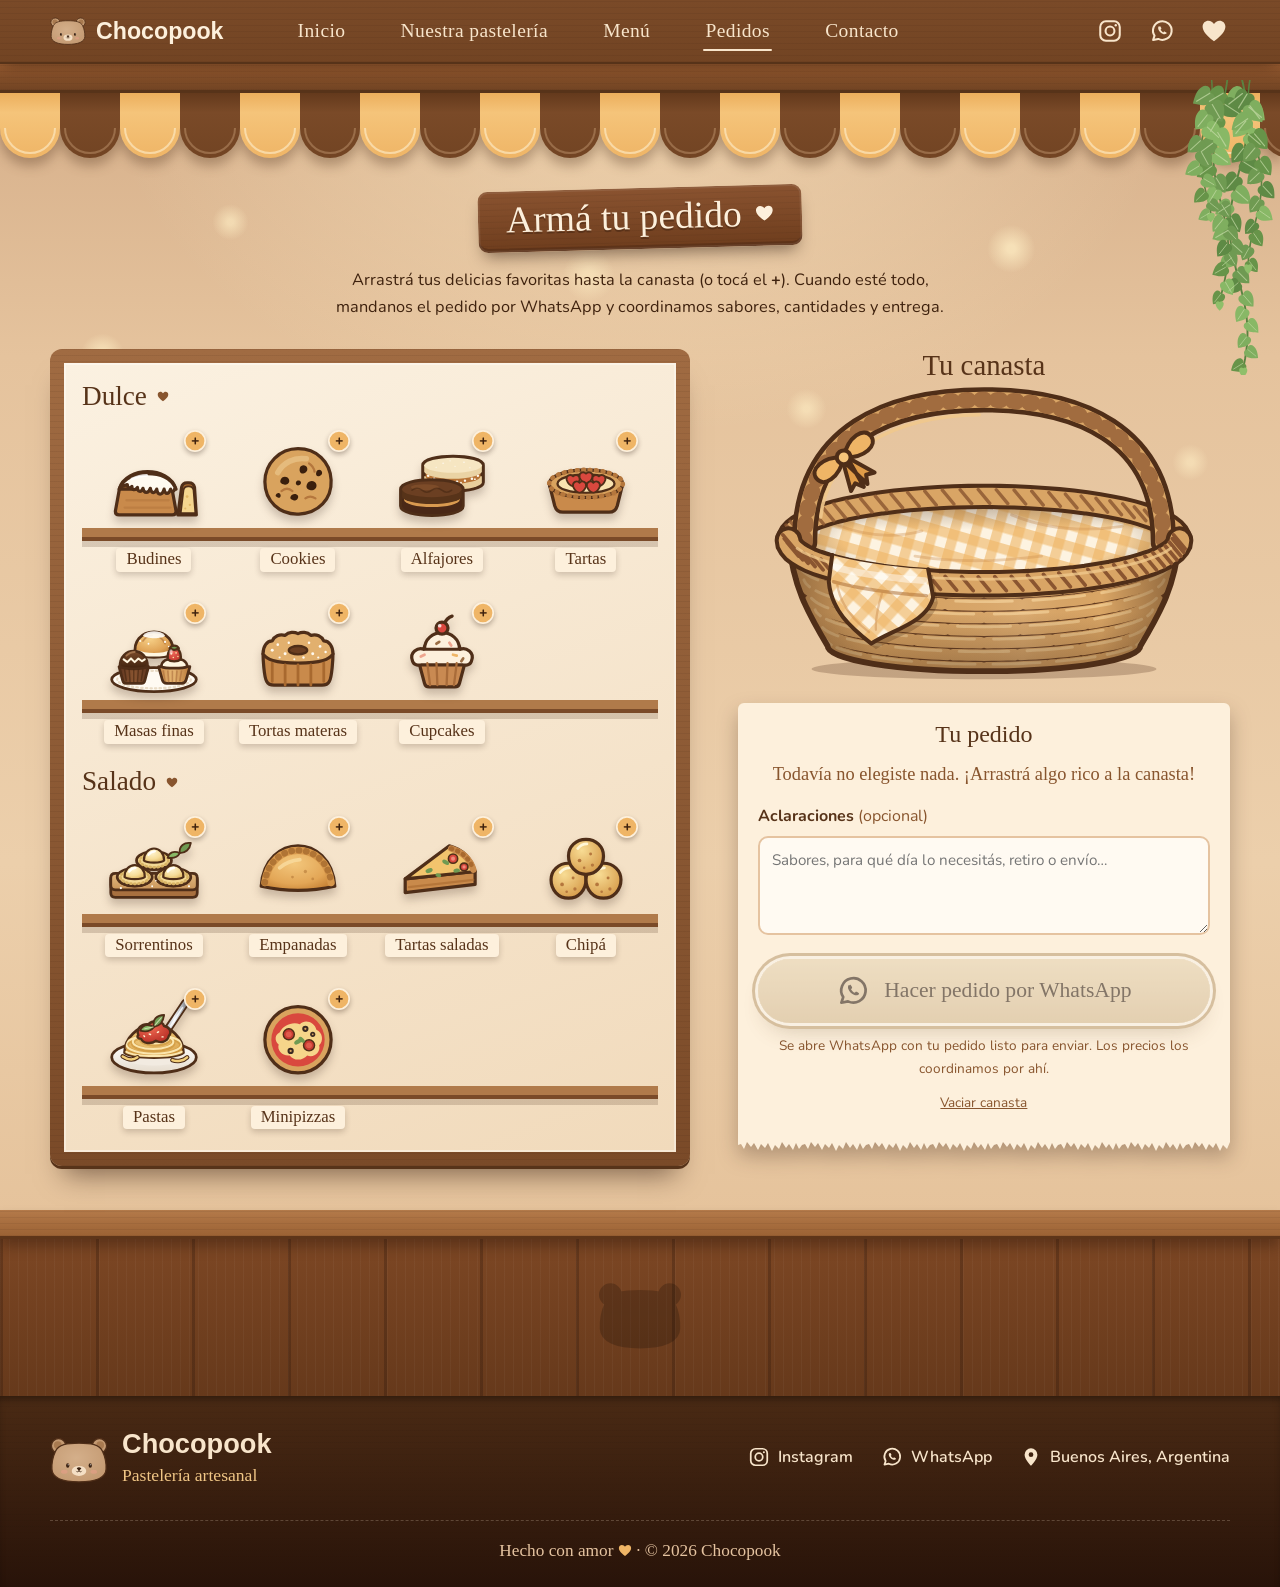
==== pedido.html @ a7d58b56 "Pedido: página Armá tu pedido con canasta y envío por WhatsApp - pedido.html: estantería con los 13 " ====
<!doctype html>
<html lang="es-AR">
<head>
  <meta charset="utf-8">
  <meta name="viewport" content="width=device-width, initial-scale=1">
  <title>Armá tu pedido · Chocopook</title>
  <meta name="description" content="Armá tu pedido de Chocopook: elegí budines, cookies, alfajores, tartas, empanadas y más, y envialo por WhatsApp.">
  <meta name="theme-color" content="#724423">
  <meta property="og:type" content="website">
  <meta property="og:title" content="Armá tu pedido · Chocopook">
  <meta property="og:description" content="Elegí tus delicias y mandanos el pedido por WhatsApp.">
  <link rel="icon" href="assets/svg/oso-cabeza.svg" type="image/svg+xml">

  <link rel="preconnect" href="https://fonts.googleapis.com">
  <link rel="preconnect" href="https://fonts.gstatic.com" crossorigin>
  <link rel="stylesheet" href="https://fonts.googleapis.com/css2?family=Chewy&family=Nunito:wght@400;600;700;800&family=Schoolbell&display=swap">

  <link rel="stylesheet" href="css/base.css">
  <link rel="stylesheet" href="css/nav.css">
  <link rel="stylesheet" href="css/menu.css">
  <link rel="stylesheet" href="css/local.css">
  <link rel="stylesheet" href="css/pie.css">
  <link rel="stylesheet" href="css/pedido.css">

  <script src="js/config.js" defer></script>
  <script src="js/main.js" defer></script>
  <script src="js/pedido.js" defer></script>
</head>
<body>
  <a class="saltar" href="#contenido">Saltar al contenido</a>

  <!-- La barra y el pie son los mismos que en index.html: si se cambian, cambiar los dos. -->
  <header class="barra">
    <nav class="nav nav--con-marca contenedor" aria-label="Principal">
      <a class="nav__marca" href="index.html">
        <img src="assets/svg/oso-cabeza.svg" alt="" width="258" height="205">
        <span>Chocopook</span>
      </a>

      <ul class="nav__enlaces" id="nav-menu">
        <li><a href="index.html">Inicio</a></li>
        <li><a href="index.html#nosotros">Nuestra pastelería</a></li>
        <li><a href="index.html#menu">Menú</a></li>
        <li><a href="pedido.html" aria-current="page">Pedidos</a></li>
        <li><a href="#contacto">Contacto</a></li>
      </ul>

      <div class="nav__redes">
        <a href="#contacto" data-link="instagram" aria-label="Instagram de Chocopook">
          <svg viewBox="0 0 24 24" fill="none" stroke="currentColor" stroke-width="1.9" aria-hidden="true"><rect x="3" y="3" width="18" height="18" rx="5.2"/><circle cx="12" cy="12" r="4.1"/><circle cx="17.3" cy="6.7" r="1.1" fill="currentColor" stroke="none"/></svg>
        </a>
        <a href="#contacto" data-link="whatsapp" aria-label="Escribinos por WhatsApp">
          <svg viewBox="0 0 24 24" fill="none" stroke="currentColor" stroke-width="1.9" stroke-linejoin="round" aria-hidden="true"><path d="M3.8 20.3l1.3-4A8.6 8.6 0 1 1 8.5 19.3z"/><path d="M9.3 8.1c.3-.6.9-.6 1.2-.2l.8 1.3c.2.4.1.8-.2 1.1l-.5.4c.5 1.1 1.4 2 2.6 2.6l.4-.5c.3-.3.7-.4 1.1-.2l1.3.8c.4.3.4.9-.2 1.2-.9.5-1.9.6-2.8.2-2-.8-3.5-2.4-4.3-4.3-.4-.9-.3-1.9.2-2.8z" fill="currentColor" stroke="none"/></svg>
        </a>
        <a href="index.html#nosotros" aria-label="Nuestra historia">
          <svg viewBox="0 0 24 22" fill="currentColor" aria-hidden="true"><path d="M12 20.5C4 14.5 1.5 10.5 1.5 6.8 1.5 3.6 4 1.5 6.8 1.5c2.2 0 4.1 1.3 5.2 3.1 1.1-1.8 3-3.1 5.2-3.1 2.8 0 5.3 2.1 5.3 5.3 0 3.7-2.5 7.7-10.5 13.7z"/></svg>
        </a>
      </div>

      <button class="nav__boton" type="button" aria-expanded="false" aria-controls="nav-menu" aria-label="Abrir menú">
        <span></span><span></span><span></span>
      </button>
    </nav>
  </header>

  <main id="contenido" class="local pedido">
    <div class="toldo" aria-hidden="true"></div>
    <img class="local__colgante" src="assets/svg/planta-colgante.svg" alt="" width="130" height="400" aria-hidden="true">

    <div class="pedido__cabecera contenedor">
      <h1 class="cartel">Armá tu pedido<span class="corazon" aria-hidden="true"></span></h1>
      <p class="pedido__intro">
        Arrastrá tus delicias favoritas hasta la canasta <span class="pedido__o">(o tocá el <b>+</b>)</span>.
        Cuando esté todo, mandanos el pedido por WhatsApp y coordinamos sabores, cantidades y entrega.
      </p>
    </div>

    <div class="pedido__juego contenedor">
      <!-- Estantería: los productos salen de js/config.js (productos) -->
      <section class="estanteria" aria-label="Productos">
        <div class="estanteria__grupo">
          <h2 class="estanteria__titulo">Dulce<span class="corazon" aria-hidden="true"></span></h2>
          <ul class="estanteria__lista" data-tipo="dulce"></ul>
        </div>
        <div class="estanteria__grupo">
          <h2 class="estanteria__titulo">Salado<span class="corazon" aria-hidden="true"></span></h2>
          <ul class="estanteria__lista" data-tipo="salado"></ul>
        </div>
        <noscript>
          <p class="estanteria__sin-js">Para armar tu pedido acá necesitás tener JavaScript activado. También podés escribirnos directo por WhatsApp.</p>
        </noscript>
      </section>

      <!-- Canasta (zona donde se sueltan los productos) y ticket del pedido -->
      <section class="canasta" id="canasta" aria-labelledby="titulo-canasta">
        <h2 class="canasta__titulo" id="titulo-canasta">Tu canasta</h2>

        <div class="canasta__dibujo" data-zona>
          <img class="canasta__capa" src="assets/svg/canasta-atras.svg" alt="" width="400" height="260">
          <div class="canasta__pila" aria-hidden="true"></div>
          <img class="canasta__capa" src="assets/svg/canasta-frente.svg" alt="" width="400" height="260">
          <span class="canasta__soltar" aria-hidden="true">¡Soltalo acá!</span>
        </div>

        <div class="ticket">
          <h3 class="ticket__titulo">Tu pedido</h3>
          <ul class="ticket__lista" aria-label="Productos en tu pedido"></ul>
          <p class="ticket__vacio">Todavía no elegiste nada. ¡Arrastrá algo rico a la canasta!</p>

          <label class="ticket__etiqueta" for="notas">Aclaraciones <span>(opcional)</span></label>
          <textarea class="ticket__notas" id="notas" rows="3" placeholder="Sabores, para qué día lo necesitás, retiro o envío…"></textarea>

          <a class="boton boton--wa ticket__enviar" href="#" data-enviar>
            <svg class="boton__icono" viewBox="0 0 24 24" fill="none" stroke="currentColor" stroke-width="1.9" stroke-linejoin="round" aria-hidden="true"><path d="M3.8 20.3l1.3-4A8.6 8.6 0 1 1 8.5 19.3z"/><path d="M9.3 8.1c.3-.6.9-.6 1.2-.2l.8 1.3c.2.4.1.8-.2 1.1l-.5.4c.5 1.1 1.4 2 2.6 2.6l.4-.5c.3-.3.7-.4 1.1-.2l1.3.8c.4.3.4.9-.2 1.2-.9.5-1.9.6-2.8.2-2-.8-3.5-2.4-4.3-4.3-.4-.9-.3-1.9.2-2.8z" fill="currentColor" stroke="none"/></svg>
            <span>Hacer pedido por WhatsApp</span>
          </a>
          <p class="ticket__ayuda">Se abre WhatsApp con tu pedido listo para enviar. Los precios los coordinamos por ahí.</p>
          <button class="ticket__vaciar" type="button">Vaciar canasta</button>
        </div>
      </section>
    </div>

    <div class="mostrador" aria-hidden="true">
      <div class="mostrador__tapa"></div>
      <div class="mostrador__frente">
        <img class="mostrador__oso" src="assets/svg/oso-cabeza.svg" alt="" width="258" height="205">
      </div>
    </div>
  </main>

  <!-- En celular: acceso rápido a la canasta mientras se recorre la estantería -->
  <a class="barra-pedido" href="#canasta" data-barra-pedido>
    <span class="barra-pedido__canasta" aria-hidden="true">
      <img src="assets/svg/canasta-atras.svg" alt="" width="400" height="260">
      <img src="assets/svg/canasta-frente.svg" alt="" width="400" height="260">
    </span>
    <span><strong data-total>0</strong> en tu canasta</span>
    <span class="barra-pedido__ver">Ver pedido ›</span>
  </a>

  <p class="visualmente-oculto" aria-live="polite" data-anuncio></p>
  <div class="aviso" role="status" data-aviso></div>

  <footer class="pie" id="contacto">
    <div class="pie__interior contenedor">
      <a class="pie__marca" href="index.html">
        <img src="assets/svg/oso-cabeza.svg" alt="" width="258" height="205">
        <span>
          <span class="pie__nombre">Chocopook</span>
          <span class="pie__lema">Pastelería artesanal</span>
        </span>
      </a>

      <ul class="pie__contacto">
        <li>
          <a href="#contacto" data-link="instagram">
            <svg viewBox="0 0 24 24" fill="none" stroke="currentColor" stroke-width="1.9" aria-hidden="true"><rect x="3" y="3" width="18" height="18" rx="5.2"/><circle cx="12" cy="12" r="4.1"/><circle cx="17.3" cy="6.7" r="1.1" fill="currentColor" stroke="none"/></svg>
            Instagram
          </a>
        </li>
        <li>
          <a href="#contacto" data-link="whatsapp">
            <svg viewBox="0 0 24 24" fill="none" stroke="currentColor" stroke-width="1.9" stroke-linejoin="round" aria-hidden="true"><path d="M3.8 20.3l1.3-4A8.6 8.6 0 1 1 8.5 19.3z"/><path d="M9.3 8.1c.3-.6.9-.6 1.2-.2l.8 1.3c.2.4.1.8-.2 1.1l-.5.4c.5 1.1 1.4 2 2.6 2.6l.4-.5c.3-.3.7-.4 1.1-.2l1.3.8c.4.3.4.9-.2 1.2-.9.5-1.9.6-2.8.2-2-.8-3.5-2.4-4.3-4.3-.4-.9-.3-1.9.2-2.8z" fill="currentColor" stroke="none"/></svg>
            WhatsApp
          </a>
        </li>
        <li>
          <span>
            <svg viewBox="0 0 24 24" fill="currentColor" aria-hidden="true"><path d="M12 2.5a7 7 0 0 0-7 7c0 5.2 7 12 7 12s7-6.8 7-12a7 7 0 0 0-7-7zm0 9.6a2.6 2.6 0 1 1 0-5.2 2.6 2.6 0 0 1 0 5.2z"/></svg>
            Buenos Aires, Argentina
          </span>
        </li>
      </ul>

      <p class="pie__firma">
        Hecho con amor <span class="corazon" aria-hidden="true"></span> · © <span data-anio>2026</span> Chocopook
      </p>
    </div>
  </footer>
</body>
</html>
---- css/base.css ----
/* =========================================================
   Chocopook · Base
   Tokens de la paleta (sacada de docs/diseno-referencia.jpg),
   reset y utilidades compartidas.
   ========================================================= */

:root {
  /* Cacao: marrones */
  --cacao-950: #281309;
  --cacao-900: #3f220e;
  --cacao-800: #573319;
  --cacao-700: #724423;
  --cacao-600: #88552e;
  --cacao-500: #9b6d44;
  --cacao-400: #b4865b;
  --cacao-300: #c69b74;
  --cacao-200: #d3af8c;

  /* Crema: papeles y fondos */
  --crema-50: #fdf0dc;
  --crema-100: #f8e5cb;
  --crema-200: #f4dbbc;
  --crema-300: #f2d6b3;
  --crema-400: #e5c3a0;

  /* Miel: amarillos */
  --miel-200: #f2d0a1;
  --miel-300: #f0c686;
  --miel-400: #f5c47a;
  --miel-500: #efb566;
  --miel-600: #d99a48;

  --pizarra: #2e2422;

  /* Tipografías */
  --f-logo: "Chewy", "Trebuchet MS", sans-serif;
  --f-mano: "Schoolbell", "Segoe Print", "Comic Sans MS", cursive;
  --f-texto: "Nunito", "Segoe UI", system-ui, sans-serif;

  /* Medidas */
  --ancho: 1180px;
  --alto-barra: 62px;
  --sombra-suave: 0 10px 24px -10px rgba(63, 34, 14, 0.35);

  /* Madera reutilizable */
  --veta: repeating-linear-gradient(
    0deg,
    rgba(40, 19, 9, 0.07) 0 1px,
    transparent 1px 6px
  );

  /* Corazón para máscaras (toma el color del texto) */
  --corazon: url("data:image/svg+xml,%3Csvg xmlns='http://www.w3.org/2000/svg' viewBox='0 0 24 22'%3E%3Cpath d='M12 20.5C4 14.5 1.5 10.5 1.5 6.8 1.5 3.6 4 1.5 6.8 1.5c2.2 0 4.1 1.3 5.2 3.1 1.1-1.8 3-3.1 5.2-3.1 2.8 0 5.3 2.1 5.3 5.3 0 3.7-2.5 7.7-10.5 13.7z'/%3E%3C/svg%3E");
  --corazon-linea: url("data:image/svg+xml,%3Csvg xmlns='http://www.w3.org/2000/svg' viewBox='-1 -1 26 24'%3E%3Cpath d='M12 20.5C4 14.5 1.5 10.5 1.5 6.8 1.5 3.6 4 1.5 6.8 1.5c2.2 0 4.1 1.3 5.2 3.1 1.1-1.8 3-3.1 5.2-3.1 2.8 0 5.3 2.1 5.3 5.3 0 3.7-2.5 7.7-10.5 13.7z' fill='none' stroke='%23000' stroke-width='2' stroke-linejoin='round'/%3E%3C/svg%3E");
}

/* ---------- Reset ---------- */

*,
*::before,
*::after {
  box-sizing: border-box;
}

html {
  scroll-padding-top: calc(var(--alto-barra) + 14px);
  -webkit-text-size-adjust: 100%;
}

@media (prefers-reduced-motion: no-preference) {
  html {
    scroll-behavior: smooth;
  }
}

body {
  margin: 0;
  overflow-x: clip;
  font-family: var(--f-texto);
  font-size: 1rem;
  line-height: 1.65;
  color: var(--cacao-900);
  background: var(--crema-200);
  -webkit-font-smoothing: antialiased;
}

img,
svg {
  display: block;
  max-width: 100%;
}

img {
  height: auto;
}

a {
  color: inherit;
}

button {
  font: inherit;
  color: inherit;
}

h1,
h2,
h3 {
  line-height: 1.15;
}

:focus-visible {
  outline: 3px dashed var(--miel-600);
  outline-offset: 3px;
  border-radius: 6px;
}

/* ---------- Utilidades ---------- */

.contenedor {
  width: min(100% - 32px, var(--ancho));
  margin-inline: auto;
}

.visualmente-oculto {
  position: absolute !important;
  width: 1px;
  height: 1px;
  padding: 0;
  margin: -1px;
  overflow: hidden;
  clip: rect(0 0 0 0);
  white-space: nowrap;
  border: 0;
}

.saltar {
  position: absolute;
  top: -100px;
  left: 16px;
  z-index: 100;
  padding: 8px 16px;
  border-radius: 0 0 10px 10px;
  background: var(--miel-500);
  color: var(--cacao-900);
  font-weight: 700;
  text-decoration: none;
}

.saltar:focus {
  top: 0;
}

.corazon,
.corazon-linea {
  display: inline-block;
  flex: none;
  width: 0.82em;
  height: 0.75em;
  vertical-align: -0.04em;
  background-color: currentColor;
  -webkit-mask: var(--corazon) center / contain no-repeat;
  mask: var(--corazon) center / contain no-repeat;
}

.corazon-linea {
  -webkit-mask-image: var(--corazon-linea);
  mask-image: var(--corazon-linea);
}

/* Links que todavía no tienen destino cargado en js/config.js */
[data-pendiente] {
  cursor: help;
}

@media (prefers-reduced-motion: reduce) {
  *,
  *::before,
  *::after {
    transition-duration: 0.01ms !important;
    animation-duration: 0.01ms !important;
    animation-iteration-count: 1 !important;
  }
}
---- css/nav.css ----
/* =========================================================
   Chocopook · Barra de navegación
   ========================================================= */

.barra {
  position: sticky;
  top: 0;
  z-index: 50;
  background: var(--veta), linear-gradient(180deg, #7a4a28, var(--cacao-700));
  box-shadow:
    0 2px 0 var(--cacao-800),
    0 8px 16px -6px rgba(40, 19, 9, 0.45);
}

.nav {
  position: relative;
  display: flex;
  align-items: center;
  gap: 24px;
  height: var(--alto-barra);
}

/* Marca: solo se muestra en celular (en escritorio el logo está en la portada) */
.nav__marca {
  display: none;
  align-items: center;
  gap: 10px;
  font-family: var(--f-logo);
  font-weight: 700;
  font-size: 1.45rem;
  color: var(--crema-50);
  text-decoration: none;
}

.nav__marca img {
  width: 36px;
}

/* páginas sin portada (pedido.html): la marca se ve también en escritorio */
.nav--con-marca .nav__marca {
  display: flex;
}

@media (min-width: 861px) {
  .nav--con-marca .nav__enlaces {
    margin-left: clamp(16px, 4vw, 48px);
  }
}

/* en anchos medianos, con la marca no entra todo: queda solo el osito */
@media (min-width: 861px) and (max-width: 1080px) {
  .nav--con-marca .nav__marca span {
    display: none;
  }

  .nav--con-marca .nav__enlaces {
    gap: clamp(16px, 2.6vw, 30px);
  }
}

.nav__enlaces {
  display: flex;
  gap: clamp(20px, 4vw, 54px);
  margin: 0 0 0 clamp(0px, 5vw, 64px);
  padding: 0;
  list-style: none;
}

.nav__enlaces a {
  position: relative;
  display: block;
  padding: 6px 2px;
  font-family: var(--f-mano);
  font-size: 1.22rem;
  letter-spacing: 0.02em;
  white-space: nowrap;
  color: var(--crema-100);
  text-decoration: none;
  transition: color 0.2s;
}

.nav__enlaces a::after {
  content: "";
  position: absolute;
  left: 0;
  right: 0;
  bottom: 2px;
  height: 2px;
  border-radius: 2px;
  background: currentColor;
  transform: scaleX(0);
  transition: transform 0.25s ease;
}

.nav__enlaces a:hover {
  color: var(--miel-300);
}

.nav__enlaces a:hover::after,
.nav__enlaces a[aria-current]::after {
  transform: scaleX(1);
}

.nav__redes {
  display: flex;
  gap: 20px;
  margin-left: auto;
}

.nav__redes a {
  display: grid;
  place-items: center;
  width: 32px;
  height: 32px;
  color: var(--crema-100);
  transition: color 0.2s, transform 0.2s;
}

.nav__redes a:hover {
  color: var(--miel-300);
  transform: translateY(-2px);
}

.nav__redes svg {
  width: 26px;
  height: 26px;
}

.nav__boton {
  display: none;
  order: 4;
  width: 44px;
  height: 44px;
  padding: 0 9px;
  border: 0;
  border-radius: 10px;
  background: transparent;
  cursor: pointer;
}

.nav__boton span {
  display: block;
  flex: none;
  height: 3px;
  margin: 4px 0;
  border-radius: 3px;
  background: var(--crema-100);
  transition: transform 0.25s, opacity 0.25s;
}

.nav__boton[aria-expanded="true"] span:nth-child(1) {
  transform: translateY(7px) rotate(45deg);
}

.nav__boton[aria-expanded="true"] span:nth-child(2) {
  opacity: 0;
}

.nav__boton[aria-expanded="true"] span:nth-child(3) {
  transform: translateY(-7px) rotate(-45deg);
}

@media (max-width: 860px) {
  .nav {
    gap: 12px;
  }

  .nav__marca,
  .nav__boton {
    display: flex;
  }

  .nav__boton {
    flex-direction: column;
    justify-content: center;
  }

  .nav__redes {
    gap: 8px;
  }

  .nav__enlaces {
    position: absolute;
    top: 100%;
    left: -16px;
    right: -16px;
    display: none;
    flex-direction: column;
    gap: 0;
    margin: 0;
    padding: 6px 24px 18px;
    background: var(--cacao-700);
    box-shadow: 0 14px 20px -8px rgba(40, 19, 9, 0.5);
  }

  .nav__enlaces.esta-abierto {
    display: flex;
  }

  .nav__enlaces a {
    padding: 10px 2px;
    font-size: 1.35rem;
    border-bottom: 1px dashed rgba(248, 229, 203, 0.2);
  }

  .nav__enlaces a::after {
    display: none;
  }

  .nav__enlaces a[aria-current] {
    color: var(--miel-300);
  }
}

@media (max-width: 380px) {
  .nav__marca span {
    display: none;
  }
}
---- css/menu.css ----
/* =========================================================
   Chocopook · Menú (sección 2)
   Mantel cuadrillé + libro abierto + botones de pedido.
   ========================================================= */

.mantel {
  position: relative;
  padding: clamp(48px, 7vw, 76px) 0 clamp(60px, 8vw, 96px);
  background-color: #f4d8b5;
  background-image:
    linear-gradient(90deg, rgba(236, 182, 108, 0.27) 50%, transparent 0),
    linear-gradient(rgba(236, 182, 108, 0.27) 50%, transparent 0);
  background-size: 56px 56px;
  box-shadow: inset 0 16px 18px -14px rgba(87, 51, 25, 0.3);
}

.mantel__grilla {
  display: grid;
  grid-template-columns: minmax(0, 1fr) minmax(0, 800px) minmax(0, 1fr);
  align-items: center;
  gap: 24px;
}

/* ---------- Notas escritas a mano a los costados ---------- */

.nota {
  justify-self: center;
  max-width: 180px;
  margin: 0;
  padding-bottom: 18px;
  font-family: var(--f-mano);
  font-size: 1.45rem;
  line-height: 1.25;
  text-align: center;
  color: var(--cacao-800);
  background: url("../assets/svg/subrayado.svg") center bottom / 80% 12px no-repeat;
}

.nota .corazon-linea {
  display: block;
  margin: 0 auto 8px;
  font-size: 1.6rem;
  color: var(--cacao-700);
}

.nota .corazon {
  font-size: 0.9em;
  color: var(--cacao-700);
}

.nota--izq {
  transform: rotate(-9deg);
}

.nota--der {
  transform: rotate(-10deg);
}

/* ---------- Libro ---------- */

/* El libro es el dibujo assets/svg/libro-recetario.svg (viewBox 1368 × 816).
   Las páginas de texto se ubican encima en porcentajes de ese dibujo, y las
   medidas internas van en cqi (1% del ancho del libro) para escalar con él. */
.libro {
  position: relative;
  width: 100%;
  aspect-ratio: 1368 / 816;
  background: url("../assets/svg/libro-recetario.svg") center / 100% 100% no-repeat;
  filter: drop-shadow(0 22px 18px rgba(63, 34, 14, 0.32));
  container-type: inline-size;
}

.libro__pagina {
  position: absolute;
  top: 7.4%;
  width: 39.4%;
  height: 72%;
  padding-top: 2.4cqi;
  text-align: center;
}

.libro__pagina--izq {
  left: 8.2%;
}

.libro__pagina--der {
  left: 52.4%;
}

.libro__titulo {
  display: inline-flex;
  align-items: center;
  gap: 0.35em;
  margin: 0 0 1.6cqi;
  padding: 0 0.2em 1.5cqi;
  font-family: var(--f-mano);
  font-weight: 400;
  font-size: clamp(1.5rem, 4.8cqi, 2.6rem);
  line-height: 1.1;
  color: var(--cacao-800);
  background: url("../assets/svg/subrayado.svg") center bottom / 78% 1.5cqi no-repeat;
}

.libro__titulo .corazon {
  font-size: 0.5em;
  color: var(--cacao-700);
}

.libro__lista {
  display: grid;
  margin: 0;
  padding: 0;
  list-style: none;
  font-size: clamp(0.8rem, 2.2cqi, 1.1rem);
  line-height: 1.45;
}

.libro__lista a {
  display: inline-block;
  padding: 0 1.4cqi;
  border-radius: 10px;
  color: var(--cacao-800);
  text-decoration: none;
  transition: background-color 0.2s, color 0.2s, transform 0.2s;
}

.libro__lista a:hover,
.libro__lista a:focus-visible {
  background: rgba(239, 181, 102, 0.32);
  color: var(--cacao-950);
  transform: translateX(3px);
}

.libro__mas {
  margin: 0.5cqi 0 0;
  font-family: var(--f-mano);
  font-size: clamp(0.95rem, 2.5cqi, 1.3rem);
  color: var(--cacao-600);
}

/* garabatos decorativos (posiciones en % de la página) */
.garabato {
  position: absolute;
  pointer-events: none;
}

.garabato--cupcake-arriba {
  top: 17%;
  left: 3%;
  width: 6.4cqi;
  transform: rotate(-10deg);
}

.garabato--cupcake-abajo {
  bottom: 0;
  left: 50%;
  width: 5.2cqi;
  transform: translateX(-50%);
}

.garabato--palote {
  top: 15%;
  right: 3%;
  width: 7cqi;
}

.garabato--hoja {
  bottom: 6%;
  right: 6%;
  width: 4cqi;
}

.garabato--empanada {
  bottom: -1%;
  left: 50%;
  width: 11cqi;
  transform: translateX(-50%);
}

.libro .garabato.corazon {
  font-size: 1.9cqi;
  color: var(--cacao-600);
}

.garabato--corazon-1 {
  top: 52%;
  left: 5%;
}

.garabato--corazon-2 {
  bottom: 4%;
  right: 14%;
}

.garabato--corazon-3 {
  top: 31%;
  right: 6%;
}

.garabato--corazon-4 {
  bottom: 4%;
  left: 12%;
}

/* ---------- Botones de pedido ---------- */

.pedidos {
  display: flex;
  flex-wrap: wrap;
  justify-content: center;
  gap: 36px clamp(48px, 9vw, 120px);
  margin-top: 70px;
  padding-left: 30px;
}

.boton {
  position: relative;
  display: flex;
  align-items: center;
  gap: 14px;
  min-width: 300px;
  min-height: 78px;
  padding: 10px 24px 10px 106px;
  border-radius: 999px;
  font-family: var(--f-mano);
  font-size: 1.38rem;
  line-height: 1.08;
  text-decoration: none;
  transition: transform 0.2s ease, box-shadow 0.2s ease;
}

.boton--ig {
  color: var(--crema-50);
  background: var(--veta), linear-gradient(180deg, #7d4c2a, var(--cacao-700));
  box-shadow:
    0 0 0 3px var(--crema-200),
    0 0 0 6px var(--cacao-700),
    0 14px 22px -8px rgba(63, 34, 14, 0.55);
}

.boton--wa {
  color: var(--cacao-900);
  background: linear-gradient(180deg, #f6d08f, #e9b86c);
  box-shadow:
    0 0 0 3px var(--crema-50),
    0 0 0 6px var(--miel-600),
    0 14px 22px -8px rgba(140, 90, 30, 0.5);
}

.boton:hover {
  transform: translateY(-3px);
}

.boton__dibujo {
  position: absolute;
  left: -32px;
  top: 50%;
  width: 124px;
  transform: translateY(-54%);
  filter: drop-shadow(0 6px 6px rgba(63, 34, 14, 0.25));
  transition: transform 0.25s ease;
}

.boton:hover .boton__dibujo {
  transform: translateY(-56%) rotate(-7deg) scale(1.04);
}

.boton__icono {
  flex: none;
  width: 34px;
  height: 34px;
}

.boton__flecha {
  flex: none;
  width: 22px;
  height: 22px;
  margin-left: auto;
  transition: transform 0.2s;
}

.boton:hover .boton__flecha {
  transform: translateX(4px);
}

/* ---------- Responsive ---------- */

@media (max-width: 1200px) {
  .mantel__grilla {
    grid-template-columns: minmax(0, 800px);
    justify-content: center;
  }

  .nota {
    display: none;
  }
}

@media (max-width: 640px) {
  /* En celular las dos páginas lado a lado no se leen: se apilan, con tapa en CSS */
  .libro {
    display: grid;
    aspect-ratio: auto;
    padding: 10px 10px 14px;
    background: linear-gradient(180deg, #9b6544, #6f432d);
    border: 4px solid #4b2a1b;
    border-radius: 18px;
    filter: none;
    box-shadow: 0 26px 30px -16px rgba(63, 34, 14, 0.6);
  }

  .libro__pagina {
    position: relative;
    top: auto;
    left: auto;
    width: auto;
    height: auto;
    padding: 28px 20px 84px;
  }

  .libro__pagina--izq {
    border-radius: 10px 10px 4px 4px;
    background: linear-gradient(180deg, #fff2d9, #f7e3c2 90%, #ead0aa);
  }

  .libro__pagina--der {
    margin-top: 6px;
    border-radius: 4px 4px 12px 12px;
    background: linear-gradient(180deg, #ead0aa, #f7e3c2 10%, #fff2d9);
  }

  .libro__titulo {
    margin-bottom: 1rem;
    padding-bottom: 12px;
    font-size: 2.1rem;
    background-size: 78% 12px;
  }

  .libro__lista {
    font-size: 1.05rem;
    line-height: 1.7;
  }

  .libro__lista a {
    padding: 0 12px;
  }

  .libro__mas {
    font-size: 1.2rem;
  }

  .garabato--cupcake-arriba,
  .garabato--palote {
    top: 26px;
    width: 38px;
  }

  .garabato--cupcake-arriba {
    left: 18px;
  }

  .garabato--palote {
    right: 18px;
  }

  .garabato--cupcake-abajo {
    bottom: 20px;
    width: 40px;
  }

  .garabato--empanada {
    bottom: 18px;
    width: 80px;
  }

  .garabato--hoja {
    bottom: 50px;
    right: 28px;
    width: 28px;
  }

  .libro .garabato.corazon {
    font-size: 1rem;
  }

  .garabato--corazon-1,
  .garabato--corazon-3 {
    display: none;
  }

  .pedidos {
    gap: 52px;
    padding-left: 24px;
  }

  .boton {
    min-width: 0;
    width: min(100%, 320px);
    padding-left: 100px;
  }

  .boton__icono {
    display: none;
  }

  .boton__dibujo {
    left: -24px;
    width: 112px;
  }
}
---- css/local.css ----
/* =========================================================
   Chocopook · Local (sección 3)
   Toldo + vitrina con la galería + mostrador de madera.
   ========================================================= */

.local {
  position: relative;
  background:
    /* luces desenfocadas del fondo */
    radial-gradient(circle at 8% 22%, rgba(255, 238, 196, 0.75) 0 4px, transparent 22px),
    radial-gradient(circle at 18% 12%, rgba(255, 238, 196, 0.6) 0 3px, transparent 18px),
    radial-gradient(circle at 46% 16%, rgba(255, 238, 196, 0.55) 0 5px, transparent 26px),
    radial-gradient(circle at 63% 26%, rgba(255, 238, 196, 0.6) 0 3px, transparent 20px),
    radial-gradient(circle at 79% 14%, rgba(255, 238, 196, 0.7) 0 4px, transparent 24px),
    radial-gradient(circle at 93% 30%, rgba(255, 238, 196, 0.55) 0 3px, transparent 18px),
    radial-gradient(ellipse 60% 40% at 50% 0%, rgba(255, 236, 200, 0.55), transparent 70%),
    linear-gradient(180deg, #d5ae89 0%, #e5c39d 22%, #eccfab 60%, #e2bd94 100%);
}

/* ---------- Toldo ---------- */

.toldo {
  position: relative;
  z-index: 2;
  height: 96px;
  background: url("../assets/svg/toldo.svg") 0 26px / 120px 70px repeat-x;
  filter: drop-shadow(0 8px 6px rgba(63, 34, 14, 0.3));
}

/* viga de madera de la que cuelga */
.toldo::before {
  content: "";
  position: absolute;
  inset: 0 0 auto;
  height: 28px;
  background: var(--veta), linear-gradient(180deg, #94592f, var(--cacao-700));
  box-shadow: 0 3px 0 var(--cacao-800);
}

/* ---------- Decoración de las paredes ---------- */

/* potus que cae desde la viga, en la esquina derecha (queda detrás de la receta) */
.local__colgante {
  position: absolute;
  top: 18px;
  right: 0;
  z-index: 2;
  width: clamp(80px, 7.5vw, 116px);
  pointer-events: none;
}

/* estantes con frascos y repisa con planta: ocupan los márgenes de las pantallas anchas */
.local__estantes,
.local__repisa {
  display: none;
}

/* ---------- Interior: galería + receta del día ---------- */

.local__interior {
  --hueco: clamp(28px, 4vw, 56px);
  position: relative;
  z-index: 3; /* por encima del mostrador: el post-it se apoya sobre él */
  display: grid;
  grid-template-columns: minmax(0, 1.5fr) minmax(0, 1fr);
  align-items: end;
  gap: var(--hueco);
  padding-top: 34px;
}

/* lámpara colgante: baja de la viga del toldo, centrada sobre la receta del día */
.lampara {
  position: absolute;
  top: -68px;
  right: calc((100% - var(--hueco)) * 0.2 - 44px);
  z-index: 4;
  width: 88px;
  pointer-events: none;
}

.lampara img {
  width: 100%;
}

/* cono de luz */
.lampara::after {
  content: "";
  position: absolute;
  top: 86%;
  left: 50%;
  width: 300px;
  height: 240px;
  transform: translateX(-50%);
  background: linear-gradient(180deg, rgba(255, 232, 170, 0.55), rgba(255, 232, 170, 0.14) 55%, transparent);
  clip-path: polygon(40% 0, 60% 0, 100% 100%, 0 100%);
  filter: blur(8px);
  mix-blend-mode: screen;
}

/* ---------- Cartel de madera ---------- */

.cartel {
  position: relative;
  z-index: 2;
  display: inline-flex;
  align-items: center;
  gap: 0.35em;
  margin: 0 0 -16px 30px;
  padding: 8px 28px 12px;
  font-family: var(--f-mano);
  font-weight: 400;
  font-size: clamp(1.8rem, 3vw, 2.35rem);
  line-height: 1.1;
  color: var(--crema-50);
  text-shadow: 0 2px 0 rgba(40, 19, 9, 0.35);
  background: var(--veta), linear-gradient(180deg, #8a5330, #6e3d1d);
  border-radius: 10px;
  box-shadow:
    inset 0 0 0 2px rgba(255, 255, 255, 0.08),
    inset 0 -4px 0 rgba(40, 19, 9, 0.25),
    0 10px 16px -6px rgba(40, 19, 9, 0.5);
  transform: rotate(-1.5deg);
}

.cartel .corazon {
  font-size: 0.6em;
}

/* ---------- Vitrina ---------- */

.vitrina {
  --marco: 14px;
  position: relative;
  padding: 18px 18px 22px;
  border: var(--marco) solid transparent;
  border-radius: 12px;
  background:
    linear-gradient(160deg, #fbf1e1, #f1dabb) padding-box,
    var(--veta) border-box,
    linear-gradient(180deg, #a06b42, #7a4a28) border-box;
  box-shadow:
    inset 0 0 0 2px rgba(255, 255, 255, 0.35),
    0 3px 0 var(--cacao-800),
    0 22px 26px -14px rgba(40, 19, 9, 0.55);
}

/* plantita apoyada arriba del marco; las hojas caen sobre el borde */
.vitrina__planta {
  position: absolute;
  right: 24px;
  bottom: calc(100% + var(--marco));
  z-index: 1;
  width: clamp(80px, 8vw, 108px);
  /* la base de la maceta está al 96% del alto del dibujo */
  transform: translateY(4%);
  pointer-events: none;
}

/* reflejo del vidrio */
.vitrina::after {
  content: "";
  position: absolute;
  inset: 0;
  border-radius: 2px;
  background: linear-gradient(
    115deg,
    transparent 28%,
    rgba(255, 255, 255, 0.24) 29% 36%,
    transparent 37% 42%,
    rgba(255, 255, 255, 0.16) 43% 45%,
    transparent 46%
  );
  pointer-events: none;
}

.vitrina__grilla {
  display: grid;
  grid-template-columns: repeat(3, minmax(0, 1fr));
  gap: 20px 14px;
  margin: 0;
  padding: 0;
  list-style: none;
}

.vitrina figure {
  margin: 0;
  text-align: center;
}

.foto {
  display: block;
  width: 100%;
  padding: 0;
  overflow: hidden;
  border: 3px solid var(--crema-50);
  border-radius: 8px;
  background: var(--crema-100);
  box-shadow: 0 8px 14px -6px rgba(40, 19, 9, 0.45);
  cursor: zoom-in;
}

.foto img {
  width: 100%;
  aspect-ratio: 4 / 3;
  object-fit: cover;
  transition: transform 0.35s ease;
}

.foto:hover img,
.foto:focus-visible img {
  transform: scale(1.06);
}

/* etiqueta de papel colgada debajo de cada foto */
.etiqueta {
  position: relative;
  display: inline-flex;
  align-items: center;
  gap: 0.3em;
  margin-top: -12px;
  padding: 2px 14px 3px;
  font-family: var(--f-mano);
  font-size: 1.1rem;
  color: var(--cacao-800);
  background: var(--crema-50);
  border-radius: 4px;
  box-shadow: 0 3px 6px rgba(40, 19, 9, 0.25);
  transform: rotate(-1.5deg);
}

.vitrina li:nth-child(even) .etiqueta {
  transform: rotate(1.5deg);
}

.etiqueta .corazon {
  font-size: 0.7em;
  color: var(--cacao-600);
}

/* ---------- Mostrador ---------- */

.mostrador {
  position: relative;
}

.mostrador__tapa {
  position: relative;
  z-index: 1;
  height: 26px;
  background: var(--veta), linear-gradient(180deg, #b47a4a, #9b6234);
  box-shadow:
    0 3px 0 #5e3519,
    0 10px 14px rgba(40, 19, 9, 0.4);
}

.mostrador__frente {
  display: grid;
  place-items: center;
  height: clamp(110px, 13vw, 160px);
  background:
    repeating-linear-gradient(90deg, rgba(40, 19, 9, 0.28) 0 3px, transparent 3px 96px),
    repeating-linear-gradient(90deg, rgba(255, 255, 255, 0.035) 0 1px, transparent 1px 9px),
    linear-gradient(180deg, #7d4724, #66391b);
}

.mostrador__oso {
  width: 84px;
  opacity: 0.2;
  filter: brightness(0);
}

/* mantelito cuadrillé que cuelga del mostrador */
.mostrador__mantel {
  position: absolute;
  top: -2px;
  left: max(16px, 50% - 610px);
  z-index: 2;
  width: clamp(150px, 18vw, 230px);
  height: clamp(80px, 9vw, 112px);
  background-color: #f6dfbd;
  background-image:
    linear-gradient(90deg, rgba(236, 182, 108, 0.5) 50%, transparent 0),
    linear-gradient(rgba(236, 182, 108, 0.5) 50%, transparent 0);
  background-size: 20px 20px;
  clip-path: polygon(0 0, 100% 0, 97% 82%, 82% 90%, 64% 85%, 46% 93%, 27% 86%, 10% 92%, 2% 84%);
}

.florero {
  position: absolute;
  bottom: 100%;
  left: max(-40px, 50% - 720px);
  z-index: 2;
  width: 120px;
  margin-bottom: -4px;
}

/* ---------- Visor de fotos ---------- */

.visor {
  max-width: min(92vw, 960px);
  padding: 0;
  overflow: visible;
  border: 0;
  background: transparent;
}

.visor::backdrop {
  background: rgba(40, 19, 9, 0.78);
  -webkit-backdrop-filter: blur(3px);
  backdrop-filter: blur(3px);
}

.visor img {
  width: min(92vw, 960px);
  max-height: 80vh;
  object-fit: contain;
  border: 6px solid var(--crema-50);
  border-radius: 12px;
  background: var(--crema-50);
}

.visor__pie {
  margin: 0.6rem 0 0;
  font-family: var(--f-mano);
  font-size: 1.4rem;
  text-align: center;
  color: var(--crema-50);
}

.visor__cerrar {
  position: absolute;
  top: -14px;
  right: -14px;
  display: grid;
  place-items: center;
  width: 42px;
  height: 42px;
  padding: 0;
  border: 0;
  border-radius: 50%;
  font-size: 1.6rem;
  line-height: 1;
  color: var(--crema-50);
  background: var(--cacao-700);
  box-shadow: 0 4px 10px rgba(40, 19, 9, 0.4);
  cursor: pointer;
}

/* ---------- Responsive ---------- */

/* márgenes anchos: estantes con frascos a la derecha y repisa con planta a la izquierda */
@media (min-width: 1360px) {
  .local__estantes {
    position: absolute;
    top: 30%;
    /* ocupa el margen libre a la derecha del contenedor, sin meterse detrás de la receta */
    right: max(6px, (100% - var(--ancho)) / 2 - 176px);
    z-index: 1;
    display: block;
    width: clamp(100px, (100% - var(--ancho)) / 2 - 14px, 160px);
    pointer-events: none;
  }

  .local__repisa {
    position: absolute;
    top: 40%;
    left: max(10px, (100% - var(--ancho)) / 2 - 128px);
    z-index: 1;
    display: block;
    width: 112px;
    height: 11px;
    border-radius: 2px;
    background: var(--veta), linear-gradient(180deg, #b98653, #8a5a33);
    box-shadow: 0 8px 10px -4px rgba(40, 19, 9, 0.35);
  }

  .local__repisa img {
    position: absolute;
    bottom: 100%;
    left: 50%;
    width: 104px;
    transform: translate(-50%, 2%);
  }
}

@media (max-width: 1400px) {
  .florero {
    display: none;
  }
}

@media (max-width: 960px) {
  .local__interior {
    grid-template-columns: minmax(0, 1fr);
  }

  .lampara {
    display: none;
  }
}

@media (max-width: 560px) {
  .toldo {
    height: 78px;
    background-position: 0 24px;
    background-size: 90px 53px;
  }

  .toldo::before {
    height: 26px;
  }

  .cartel {
    margin-left: 12px;
  }

  .vitrina {
    --marco: 10px;
    padding: 12px 12px 16px;
  }

  /* en celular el cartel ocupa casi todo el ancho y la taparía */
  .vitrina__planta {
    display: none;
  }

  .vitrina__grilla {
    grid-template-columns: repeat(2, minmax(0, 1fr));
    gap: 16px 10px;
  }

  .etiqueta {
    font-size: 1rem;
    padding-inline: 10px;
  }

  .mostrador__mantel {
    display: none;
  }
}
---- css/pie.css ----
/* =========================================================
   Chocopook · Pie de página (contacto)
   ========================================================= */

.pie {
  padding: 34px 0 22px;
  color: var(--crema-100);
  background: var(--veta), linear-gradient(180deg, #4a2a14, var(--cacao-950));
  box-shadow: inset 0 6px 10px -4px rgba(0, 0, 0, 0.45);
}

.pie__interior {
  display: flex;
  flex-wrap: wrap;
  align-items: center;
  justify-content: space-between;
  gap: 24px 48px;
}

.pie__marca {
  display: flex;
  align-items: center;
  gap: 14px;
  color: inherit;
  text-decoration: none;
}

.pie__marca img {
  width: 58px;
}

.pie__nombre {
  display: block;
  margin: 0;
  font-family: var(--f-logo);
  font-weight: 700;
  font-size: 1.7rem;
  line-height: 1;
}

.pie__lema {
  display: block;
  margin: 4px 0 0;
  font-family: var(--f-mano);
  font-size: 1.1rem;
  color: var(--miel-300);
}

.pie__contacto {
  display: flex;
  flex-wrap: wrap;
  gap: 12px 28px;
  margin: 0;
  padding: 0;
  list-style: none;
}

.pie__contacto a,
.pie__contacto span {
  display: inline-flex;
  align-items: center;
  gap: 8px;
  color: inherit;
  font-weight: 600;
  text-decoration: none;
  transition: color 0.2s;
}

.pie__contacto a:hover {
  color: var(--miel-300);
}

.pie__contacto svg {
  flex: none;
  width: 22px;
  height: 22px;
}

.pie__firma {
  flex-basis: 100%;
  margin: 6px 0 0;
  padding-top: 16px;
  border-top: 1px dashed rgba(248, 229, 203, 0.22);
  font-family: var(--f-mano);
  font-size: 1.08rem;
  text-align: center;
  color: var(--crema-400);
}

.pie__firma .corazon {
  color: var(--miel-500);
}

@media (max-width: 640px) {
  .pie__interior {
    flex-direction: column;
    text-align: center;
  }

  .pie__contacto {
    flex-direction: column;
    align-items: center;
  }
}
---- css/pedido.css ----
/* =========================================================
   Chocopook · Armá tu pedido (pedido.html)
   Estantería de productos + canasta (zona para soltar) + ticket.
   Usa el fondo, el toldo y el mostrador de css/local.css.
   ========================================================= */

/* ---------- Cabecera ---------- */

.pedido__cabecera {
  position: relative;
  z-index: 3;
  padding-top: 30px;
  text-align: center;
}

.pedido__cabecera .cartel {
  margin: 0;
}

.pedido__intro {
  max-width: 620px;
  margin: 18px auto 0;
  font-size: 1.02rem;
  color: var(--cacao-900);
}

/* ---------- Grilla: estantería | canasta ---------- */

.pedido__juego {
  position: relative;
  z-index: 3;
  display: grid;
  grid-template-columns: minmax(0, 1.3fr) minmax(300px, 1fr);
  align-items: start;
  gap: clamp(24px, 4vw, 48px);
  padding: 28px 0 44px;
}

/* ---------- Estantería ---------- */

.estanteria {
  --fila: 172px; /* alto de cada estante */
  --tabla: 112px; /* dónde está la tabla dentro de la fila */
  padding: 18px 18px 6px;
  border: 14px solid transparent;
  border-radius: 12px;
  background:
    linear-gradient(160deg, #fbf1e1, #f1dabb) padding-box,
    var(--veta) border-box,
    linear-gradient(180deg, #a06b42, #7a4a28) border-box;
  box-shadow:
    inset 0 0 0 2px rgba(255, 255, 255, 0.35),
    0 3px 0 var(--cacao-800),
    0 22px 26px -14px rgba(40, 19, 9, 0.55);
}

.estanteria__grupo + .estanteria__grupo {
  margin-top: 6px;
}

.estanteria__titulo {
  display: flex;
  align-items: center;
  gap: 0.35em;
  margin: 0 0 4px;
  font-family: var(--f-mano);
  font-weight: 400;
  font-size: 1.7rem;
  color: var(--cacao-800);
}

.estanteria__titulo .corazon {
  font-size: 0.55em;
  color: var(--cacao-600);
}

.estanteria__lista {
  display: grid;
  grid-template-columns: repeat(auto-fill, minmax(124px, 1fr));
  grid-auto-rows: var(--fila);
  margin: 0;
  padding: 0;
  list-style: none;
  /* una tabla de madera por cada fila de productos */
  background: repeating-linear-gradient(
    180deg,
    transparent 0 var(--tabla),
    #b07a4a var(--tabla) calc(var(--tabla) + 9px),
    #7a4a28 calc(var(--tabla) + 9px) calc(var(--tabla) + 13px),
    rgba(63, 34, 14, 0.18) calc(var(--tabla) + 13px) calc(var(--tabla) + 19px),
    transparent calc(var(--tabla) + 19px) var(--fila)
  );
}

.estanteria__sin-js {
  margin: 12px 0;
  font-weight: 600;
}

/* ---------- Producto ---------- */

.producto {
  position: relative;
  display: flex;
  flex-direction: column;
  align-items: center;
  width: 100%;
  height: 100%;
  padding: 18px 4px 0;
  border: 0;
  border-radius: 12px;
  background: none;
  cursor: grab;
  user-select: none;
  -webkit-user-select: none;
  -webkit-tap-highlight-color: transparent;
}

.producto img {
  width: 92px;
  height: 92px;
  filter: drop-shadow(0 6px 4px rgba(40, 19, 9, 0.22));
  transition: transform 0.2s ease;
  pointer-events: none;
}

.producto:hover img,
.producto:focus-visible img {
  transform: translateY(-6px) rotate(-6deg);
}

.producto:active {
  cursor: grabbing;
}

.producto--salta img {
  animation: saltito 0.4s ease;
}

.producto__mas {
  position: absolute;
  top: 12px;
  right: calc(50% - 54px);
  display: grid;
  place-items: center;
  width: 26px;
  height: 26px;
  border: 2px solid var(--crema-50);
  border-radius: 50%;
  font-family: var(--f-texto);
  font-weight: 800;
  font-size: 1.05rem;
  line-height: 1;
  color: var(--cacao-900);
  background: var(--miel-500);
  box-shadow: 0 3px 6px rgba(40, 19, 9, 0.3);
  transform: scale(0.85);
  transition: transform 0.2s ease;
}

.producto:hover .producto__mas,
.producto:focus-visible .producto__mas {
  transform: scale(1.05);
}

.producto__nombre {
  margin-top: 22px;
  padding: 1px 10px 2px;
  white-space: nowrap;
  font-family: var(--f-mano);
  font-size: 1.05rem;
  line-height: 1.2;
  color: var(--cacao-800);
  background: var(--crema-50);
  border-radius: 4px;
  box-shadow: 0 3px 6px rgba(40, 19, 9, 0.2);
}

/* ---------- Canasta ---------- */

.canasta {
  position: sticky;
  top: calc(var(--alto-barra) + 14px);
  text-align: center;
}

.canasta__titulo {
  margin: 0;
  font-family: var(--f-mano);
  font-weight: 400;
  font-size: 1.8rem;
  color: var(--cacao-800);
}

.canasta__dibujo {
  position: relative;
  width: min(100%, 460px);
  aspect-ratio: 400 / 260;
  margin: 4px auto 0;
  transition: transform 0.2s ease, filter 0.2s ease;
}

.canasta__capa {
  position: absolute;
  inset: 0;
  width: 100%;
  height: 100%;
  pointer-events: none;
}

/* los productos se apilan entre la capa de atrás y la de adelante */
.canasta__pila {
  position: absolute;
  left: 12.5%;
  width: 75%;
  bottom: 42%;
  height: 58%;
  pointer-events: none;
}

.pila__item {
  position: absolute;
  width: 19.5%;
  margin-left: -9.75%;
  transform: rotate(var(--giro, 0deg));
  transform-origin: 50% 80%;
  transition: left 0.35s ease, bottom 0.35s ease;
}

.pila__item--cae {
  animation: caer 0.55s cubic-bezier(.3, .7, .4, 1.3) both;
}

.pila__item--sale {
  animation: salir 0.35s ease forwards;
}

.canasta__soltar {
  position: absolute;
  top: -8px;
  left: 50%;
  padding: 3px 14px 4px;
  font-family: var(--f-mano);
  font-size: 1.2rem;
  color: var(--cacao-900);
  background: var(--miel-400);
  border-radius: 999px;
  box-shadow: 0 6px 12px rgba(40, 19, 9, 0.25);
  opacity: 0;
  transform: translate(-50%, 8px);
  transition: opacity 0.2s, transform 0.2s;
  pointer-events: none;
}

.arrastrando .canasta__soltar {
  opacity: 1;
  transform: translate(-50%, 0);
}

.arrastrando .canasta__dibujo {
  filter: drop-shadow(0 0 14px rgba(245, 196, 122, 0.9));
}

.canasta__dibujo--encima {
  transform: scale(1.05) rotate(-1.5deg);
}

.canasta__dibujo--recibe {
  animation: recibe 0.45s ease;
}

.mas-uno {
  position: absolute;
  top: 6%;
  left: 50%;
  z-index: 5;
  font-family: var(--f-logo);
  font-size: 2rem;
  color: var(--cacao-700);
  text-shadow: 0 2px 0 var(--crema-50);
  pointer-events: none;
  animation: subir 0.9s ease forwards;
}

.fantasma {
  position: fixed;
  top: 0;
  left: 0;
  z-index: 200;
  pointer-events: none;
  filter: drop-shadow(0 12px 10px rgba(40, 19, 9, 0.35));
}

.arrastrando,
.arrastrando * {
  cursor: grabbing !important;
  user-select: none;
}

/* ---------- Ticket ---------- */

.ticket {
  position: relative;
  margin-top: 18px;
  padding: 18px 20px 22px;
  text-align: left;
  background: var(--crema-50);
  border-radius: 6px 6px 0 0;
  /* drop-shadow (y no box-shadow) para que la sombra siga también el borde arrancado */
  filter: drop-shadow(0 10px 10px rgba(40, 19, 9, 0.28));
}

/* borde de abajo arrancado: el mismo papel termina en picos irregulares hacia abajo */
.ticket::after {
  content: "";
  position: absolute;
  top: calc(100% - 1px);
  left: 0;
  right: 0;
  height: 12px;
  background: url("data:image/svg+xml,%3Csvg xmlns='http://www.w3.org/2000/svg' viewBox='0 0 64 12'%3E%3Cpath d='M0 0H64V6L61 10L58 4L55 11L51 5L48 9L44 3L41 10L37 6L34 12L30 4L27 9L23 5L20 11L16 4L13 8L9 3L6 10L3 5L0 6Z' fill='%23fdf0dc'/%3E%3C/svg%3E") 0 0 / 64px 12px repeat-x;
}

.ticket__titulo {
  margin: 0 0 6px;
  font-family: var(--f-mano);
  font-weight: 400;
  font-size: 1.5rem;
  text-align: center;
  color: var(--cacao-800);
}

.ticket__lista {
  margin: 0;
  padding: 0;
  list-style: none;
}

.ticket__item {
  display: grid;
  grid-template-columns: 40px minmax(0, 1fr) auto auto;
  align-items: center;
  gap: 10px;
  padding: 7px 0;
  border-bottom: 1.5px dashed var(--crema-400);
  animation: aparecer 0.3s ease;
}

.ticket__nombre {
  font-weight: 700;
  color: var(--cacao-900);
}

.cantidad {
  display: inline-flex;
  align-items: center;
  gap: 6px;
}

.cantidad__boton {
  display: grid;
  place-items: center;
  width: 30px;
  height: 30px;
  padding: 0;
  border: 2px solid var(--cacao-600);
  border-radius: 50%;
  font-weight: 800;
  font-size: 1.1rem;
  line-height: 1;
  color: var(--cacao-800);
  background: var(--crema-100);
  cursor: pointer;
  transition: background-color 0.2s;
}

.cantidad__boton:hover {
  background: var(--miel-300);
}

.cantidad__numero {
  min-width: 22px;
  font-weight: 800;
  text-align: center;
}

.ticket__sacar {
  width: 30px;
  height: 30px;
  padding: 0;
  border: 0;
  border-radius: 50%;
  font-size: 1.4rem;
  line-height: 1;
  color: var(--cacao-600);
  background: none;
  cursor: pointer;
}

.ticket__sacar:hover {
  color: #c0392b;
  background: rgba(192, 57, 43, 0.08);
}

.ticket__vacio {
  margin: 10px 0 4px;
  font-family: var(--f-mano);
  font-size: 1.15rem;
  text-align: center;
  color: var(--cacao-600);
}

.ticket__etiqueta {
  display: block;
  margin: 14px 0 6px;
  font-weight: 700;
  color: var(--cacao-800);
}

.ticket__etiqueta span {
  font-weight: 400;
  color: var(--cacao-600);
}

.ticket__notas {
  width: 100%;
  padding: 10px 12px;
  border: 2px solid var(--crema-400);
  border-radius: 10px;
  font: inherit;
  font-size: 0.95rem;
  color: var(--cacao-900);
  background: #fffaf2;
  resize: vertical;
}

.ticket__notas:focus {
  border-color: var(--miel-600);
  outline: none;
}

.ticket__enviar {
  width: 100%;
  min-width: 0;
  min-height: 64px;
  margin-top: 16px;
  padding: 10px 22px;
  justify-content: center;
  font-size: 1.35rem;
}

.ticket__enviar.esta-deshabilitado {
  filter: grayscale(0.5);
  opacity: 0.6;
  cursor: not-allowed;
}

.ticket__enviar.esta-deshabilitado:hover {
  transform: none;
}

.ticket__ayuda {
  margin: 12px 0 0;
  font-size: 0.85rem;
  text-align: center;
  color: var(--cacao-600);
}

.ticket__vaciar {
  display: block;
  margin: 8px auto 0;
  padding: 4px 8px;
  border: 0;
  font-size: 0.85rem;
  color: var(--cacao-600);
  text-decoration: underline;
  background: none;
  cursor: pointer;
}

/* ---------- Barra de celular y aviso ---------- */

.barra-pedido {
  display: none;
}

.aviso {
  position: fixed;
  left: 50%;
  bottom: 24px;
  z-index: 60;
  max-width: calc(100% - 32px);
  padding: 10px 20px;
  font-weight: 700;
  color: var(--crema-50);
  background: var(--cacao-800);
  border-radius: 999px;
  box-shadow: 0 10px 20px rgba(40, 19, 9, 0.35);
  opacity: 0;
  transform: translate(-50%, 20px);
  transition: opacity 0.25s, transform 0.25s;
  pointer-events: none;
}

.aviso.es-visible {
  opacity: 1;
  transform: translate(-50%, 0);
}

/* ---------- Animaciones ---------- */

@keyframes caer {
  0% {
    opacity: 0;
    transform: translateY(-220%) rotate(calc(var(--giro) - 40deg));
  }
  55% {
    opacity: 1;
    transform: translateY(8%) rotate(var(--giro));
  }
  78% {
    transform: translateY(-10%) rotate(var(--giro));
  }
  100% {
    transform: translateY(0) rotate(var(--giro));
  }
}

@keyframes salir {
  to {
    opacity: 0;
    transform: translateY(-90%) scale(0.4) rotate(var(--giro));
  }
}

@keyframes recibe {
  30% { transform: scale(1.06, 0.94); }
  60% { transform: scale(0.98, 1.03); }
}

@keyframes subir {
  from { opacity: 1; transform: translate(-50%, 0) scale(0.8); }
  to { opacity: 0; transform: translate(-50%, -70px) scale(1.2); }
}

@keyframes saltito {
  40% { transform: translateY(-12px) rotate(-8deg) scale(1.06); }
}

@keyframes aparecer {
  from { opacity: 0; transform: translateX(-8px); }
}

/* ---------- Responsive ---------- */

@media (max-width: 860px) {
  .pedido__juego {
    grid-template-columns: minmax(0, 1fr);
    padding-bottom: 96px; /* lugar para la barrita de abajo */
  }

  .canasta {
    position: static;
  }

  .estanteria {
    --fila: 164px;
    --tabla: 92px;
    padding: 12px 10px 4px;
    border-width: 10px;
  }

  .estanteria__lista {
    grid-template-columns: repeat(auto-fill, minmax(96px, 1fr));
  }

  /* en celular los nombres largos pueden ir en dos renglones */
  .producto__nombre {
    white-space: normal;
  }

  .producto {
    padding-top: 14px;
    cursor: pointer;
  }

  .producto img {
    width: 76px;
    height: 76px;
  }

  .producto__mas {
    top: 8px;
    right: calc(50% - 46px);
  }

  .producto__nombre {
    margin-top: 18px;
    font-size: 0.98rem;
  }

  /* en pantallas táctiles no se arrastra: se toca */
  .pedido__o b {
    font-size: 1.1em;
  }

  .barra-pedido {
    position: fixed;
    left: 12px;
    right: 12px;
    bottom: 12px;
    z-index: 45;
    display: flex;
    align-items: center;
    gap: 12px;
    padding: 8px 18px 8px 10px;
    color: var(--crema-50);
    text-decoration: none;
    background: var(--veta), linear-gradient(180deg, #7d4c2a, var(--cacao-700));
    border-radius: 999px;
    box-shadow: 0 0 0 3px var(--crema-200), 0 12px 24px rgba(40, 19, 9, 0.45);
    transform: translateY(160%);
    transition: transform 0.3s ease;
  }

  .barra-pedido.tiene-algo:not(.canasta-visible) {
    transform: none;
  }

  .barra-pedido__canasta {
    position: relative;
    flex: none;
    width: 58px;
    aspect-ratio: 400 / 260;
  }

  .barra-pedido__canasta img {
    position: absolute;
    inset: 0;
    width: 100%;
  }

  .barra-pedido strong {
    font-family: var(--f-logo);
    font-weight: 400;
    font-size: 1.4rem;
    color: var(--miel-300);
  }

  .barra-pedido__ver {
    margin-left: auto;
    font-family: var(--f-mano);
    font-size: 1.15rem;
  }

  .aviso {
    bottom: 90px;
  }
}
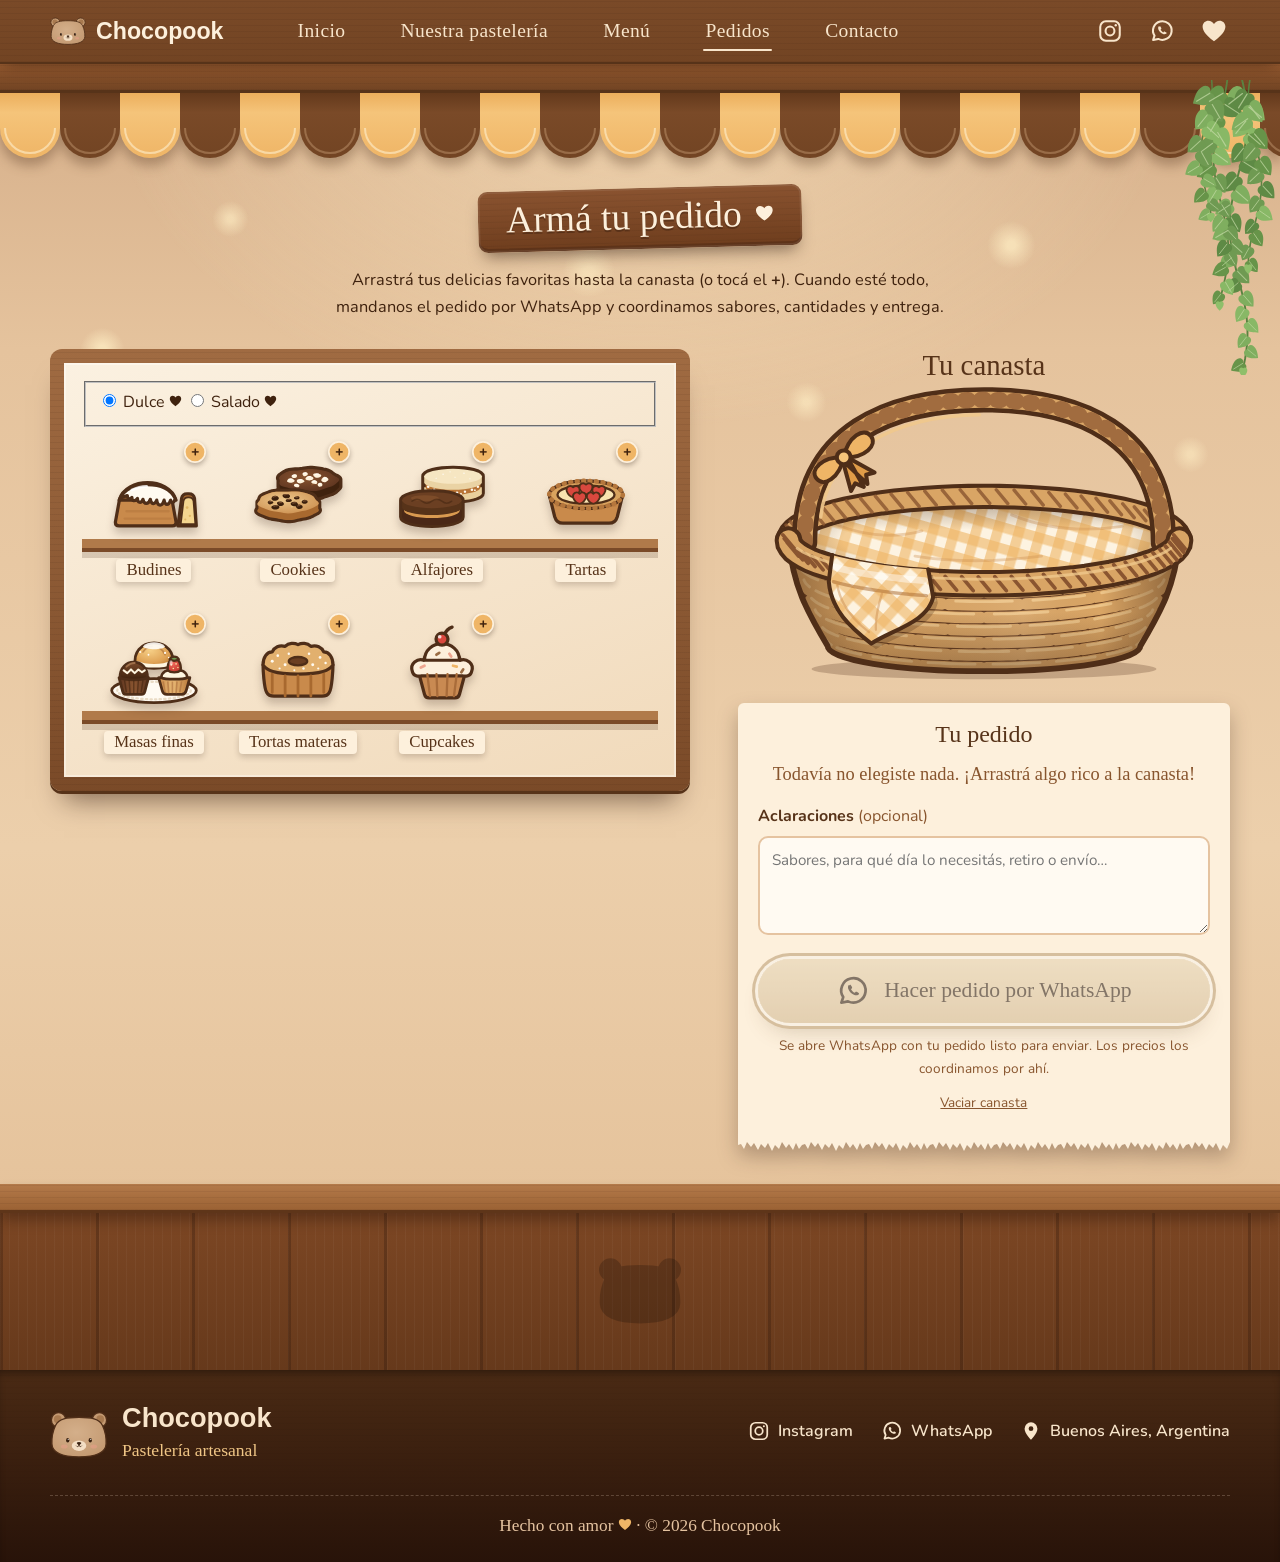
==== commit 0356736c: "Cursor: estrella pixel art que gira en el hover, con estela - Estrella gordita de cinco puntas igual" ====
--- a/pedido.html
+++ b/pedido.html
@@ -21,10 +21,12 @@
   <link rel="stylesheet" href="css/local.css">
   <link rel="stylesheet" href="css/pie.css">
   <link rel="stylesheet" href="css/pedido.css">
+  <link rel="stylesheet" href="css/cursor.css">
 
   <script src="js/config.js" defer></script>
   <script src="js/main.js" defer></script>
   <script src="js/pedido.js" defer></script>
+  <script src="js/cursor.js" defer></script>
 </head>
 <body>
   <a class="saltar" href="#contenido">Saltar al contenido</a>
@@ -78,12 +80,25 @@
     <div class="pedido__juego contenedor">
       <!-- Estantería: los productos salen de js/config.js (productos) -->
       <section class="estanteria" aria-label="Productos">
-        <div class="estanteria__grupo">
-          <h2 class="estanteria__titulo">Dulce<span class="corazon" aria-hidden="true"></span></h2>
+        <!-- Filtro: muestra una categoría por vez (js/pedido.js) -->
+        <fieldset class="filtro">
+          <legend class="visualmente-oculto">Elegí la categoría</legend>
+          <label class="filtro__opcion">
+            <input type="radio" name="categoria" value="dulce" checked>
+            <span>Dulce <span class="corazon" aria-hidden="true"></span></span>
+          </label>
+          <label class="filtro__opcion">
+            <input type="radio" name="categoria" value="salado">
+            <span>Salado <span class="corazon" aria-hidden="true"></span></span>
+          </label>
+        </fieldset>
+
+        <div class="estanteria__grupo" data-grupo="dulce">
+          <h2 class="visualmente-oculto">Dulce</h2>
           <ul class="estanteria__lista" data-tipo="dulce"></ul>
         </div>
-        <div class="estanteria__grupo">
-          <h2 class="estanteria__titulo">Salado<span class="corazon" aria-hidden="true"></span></h2>
+        <div class="estanteria__grupo" data-grupo="salado" hidden>
+          <h2 class="visualmente-oculto">Salado</h2>
           <ul class="estanteria__lista" data-tipo="salado"></ul>
         </div>
         <noscript>
--- a/css/cursor.css
+++ b/css/cursor.css
@@ -0,0 +1,144 @@
+/* =========================================================
+   Chocopook · Cursor estrella
+   - Con js/cursor.js activo, la estrella la dibuja la página TODO el tiempo
+     (html.cursor-propio): en el hover solo empieza a girar y palpitar. Como no hay
+     cambio de cursor al entrar a un link, no puede parpadear.
+   - El cursor nativo (PNG) queda de base: sin JavaScript, con "reducir movimiento",
+     dentro del visor de fotos y antes del primer movimiento del mouse.
+   - Se mantienen la barrita para escribir y el "?" de los links pendientes.
+   Solo con mouse: en pantallas táctiles no se aplica nada.
+   Va después del resto de las hojas de estilo, para pisar sus cursores.
+   ========================================================= */
+
+@media (hover: hover) and (pointer: fine) {
+  /* base: la estrella nativa en toda la página (pisa las manitos de las demás hojas) */
+  html,
+  html * {
+    cursor: url("../assets/cursor/estrella.png") 16 16, auto !important;
+    cursor: -webkit-image-set(url("../assets/cursor/estrella.png") 1x, url("../assets/cursor/estrella@2x.png") 2x) 16 16, auto !important;
+    cursor: image-set(url("../assets/cursor/estrella.png") 1x, url("../assets/cursor/estrella@2x.png") 2x) 16 16, auto !important;
+  }
+
+  /* también mientras se arrastra un producto (pedido.css pone la manito con !important) */
+  html .arrastrando,
+  html .arrastrando * {
+    cursor: url("../assets/cursor/estrella.png") 16 16, auto !important;
+    cursor: -webkit-image-set(url("../assets/cursor/estrella.png") 1x, url("../assets/cursor/estrella@2x.png") 2x) 16 16, auto !important;
+    cursor: image-set(url("../assets/cursor/estrella.png") 1x, url("../assets/cursor/estrella@2x.png") 2x) 16 16, auto !important;
+  }
+
+  /* para escribir, la barrita de siempre */
+  html textarea,
+  html input:not([type="radio"]):not([type="checkbox"]):not([type="button"]):not([type="submit"]) {
+    cursor: text !important;
+  }
+
+  /* links que todavía no tienen destino en js/config.js */
+  html [data-pendiente],
+  html [data-pendiente] * {
+    cursor: help !important;
+  }
+
+  /* cursor propio: el nativo se oculta y se ve la estrella de la página */
+  html.cursor-propio,
+  html.cursor-propio * {
+    cursor: none !important;
+  }
+
+  /* excepciones del cursor propio (js/cursor.js oculta su estrella en estos lugares) */
+  html.cursor-propio textarea,
+  html.cursor-propio input:not([type="radio"]):not([type="checkbox"]):not([type="button"]):not([type="submit"]) {
+    cursor: text !important;
+  }
+
+  html.cursor-propio [data-pendiente],
+  html.cursor-propio [data-pendiente] * {
+    cursor: help !important;
+  }
+
+  /* el visor de fotos se abre en la capa superior, por encima de la estrella de la página */
+  html.cursor-propio dialog[open],
+  html.cursor-propio dialog[open] * {
+    cursor: url("../assets/cursor/estrella.png") 16 16, auto !important;
+    cursor: -webkit-image-set(url("../assets/cursor/estrella.png") 1x, url("../assets/cursor/estrella@2x.png") 2x) 16 16, auto !important;
+    cursor: image-set(url("../assets/cursor/estrella.png") 1x, url("../assets/cursor/estrella@2x.png") 2x) 16 16, auto !important;
+  }
+}
+
+/* ---------- Estrella de la página ---------- */
+
+.cursor-estrella {
+  position: fixed;
+  top: 0;
+  left: 0;
+  z-index: 2147483646;
+  width: 32px;
+  height: 32px;
+  margin: -16px 0 0 -16px; /* el centro de la estrella queda en la punta del mouse */
+  opacity: 0;
+  pointer-events: none;
+  will-change: transform;
+}
+
+html.cursor-propio .cursor-estrella {
+  opacity: 1;
+}
+
+/* donde se usa el cursor nativo (escribir, links pendientes, visor, video) o fuera de la ventana */
+html.cursor-propio .cursor-estrella--oculta {
+  opacity: 0;
+}
+
+.cursor-estrella__giro,
+.cursor-estrella__latido,
+.cursor-estrella img {
+  display: block;
+  width: 32px;
+  height: 32px;
+}
+
+/* hover: gira y palpita. Las animaciones arrancan de cero, igual que la estrella quieta */
+html.cursor-hover .cursor-estrella__giro {
+  animation: estrella-gira 4.5s linear infinite;
+}
+
+html.cursor-hover .cursor-estrella__latido {
+  animation: estrella-late 1.1s ease-in-out infinite alternate;
+}
+
+@keyframes estrella-gira {
+  to {
+    transform: rotate(360deg);
+  }
+}
+
+@keyframes estrella-late {
+  to {
+    transform: scale(1.28);
+  }
+}
+
+/* ---------- Estela ---------- */
+
+/* pocas chispas reutilizadas; las mueve el navegador (Web Animations), no un bucle de JS */
+.cursor-chispa {
+  --t: 4px;
+  --c: #f6de40;
+  position: fixed;
+  top: 0;
+  left: 0;
+  z-index: 2147483645;
+  width: var(--t);
+  height: var(--t);
+  margin: calc(var(--t) / -2) 0 0 calc(var(--t) / -2);
+  background: var(--c);
+  opacity: 0;
+  pointer-events: none;
+}
+
+/* destello en forma de cruz */
+.cursor-chispa--cruz {
+  background:
+    linear-gradient(var(--c), var(--c)) center / 100% 34% no-repeat,
+    linear-gradient(var(--c), var(--c)) center / 34% 100% no-repeat;
+}
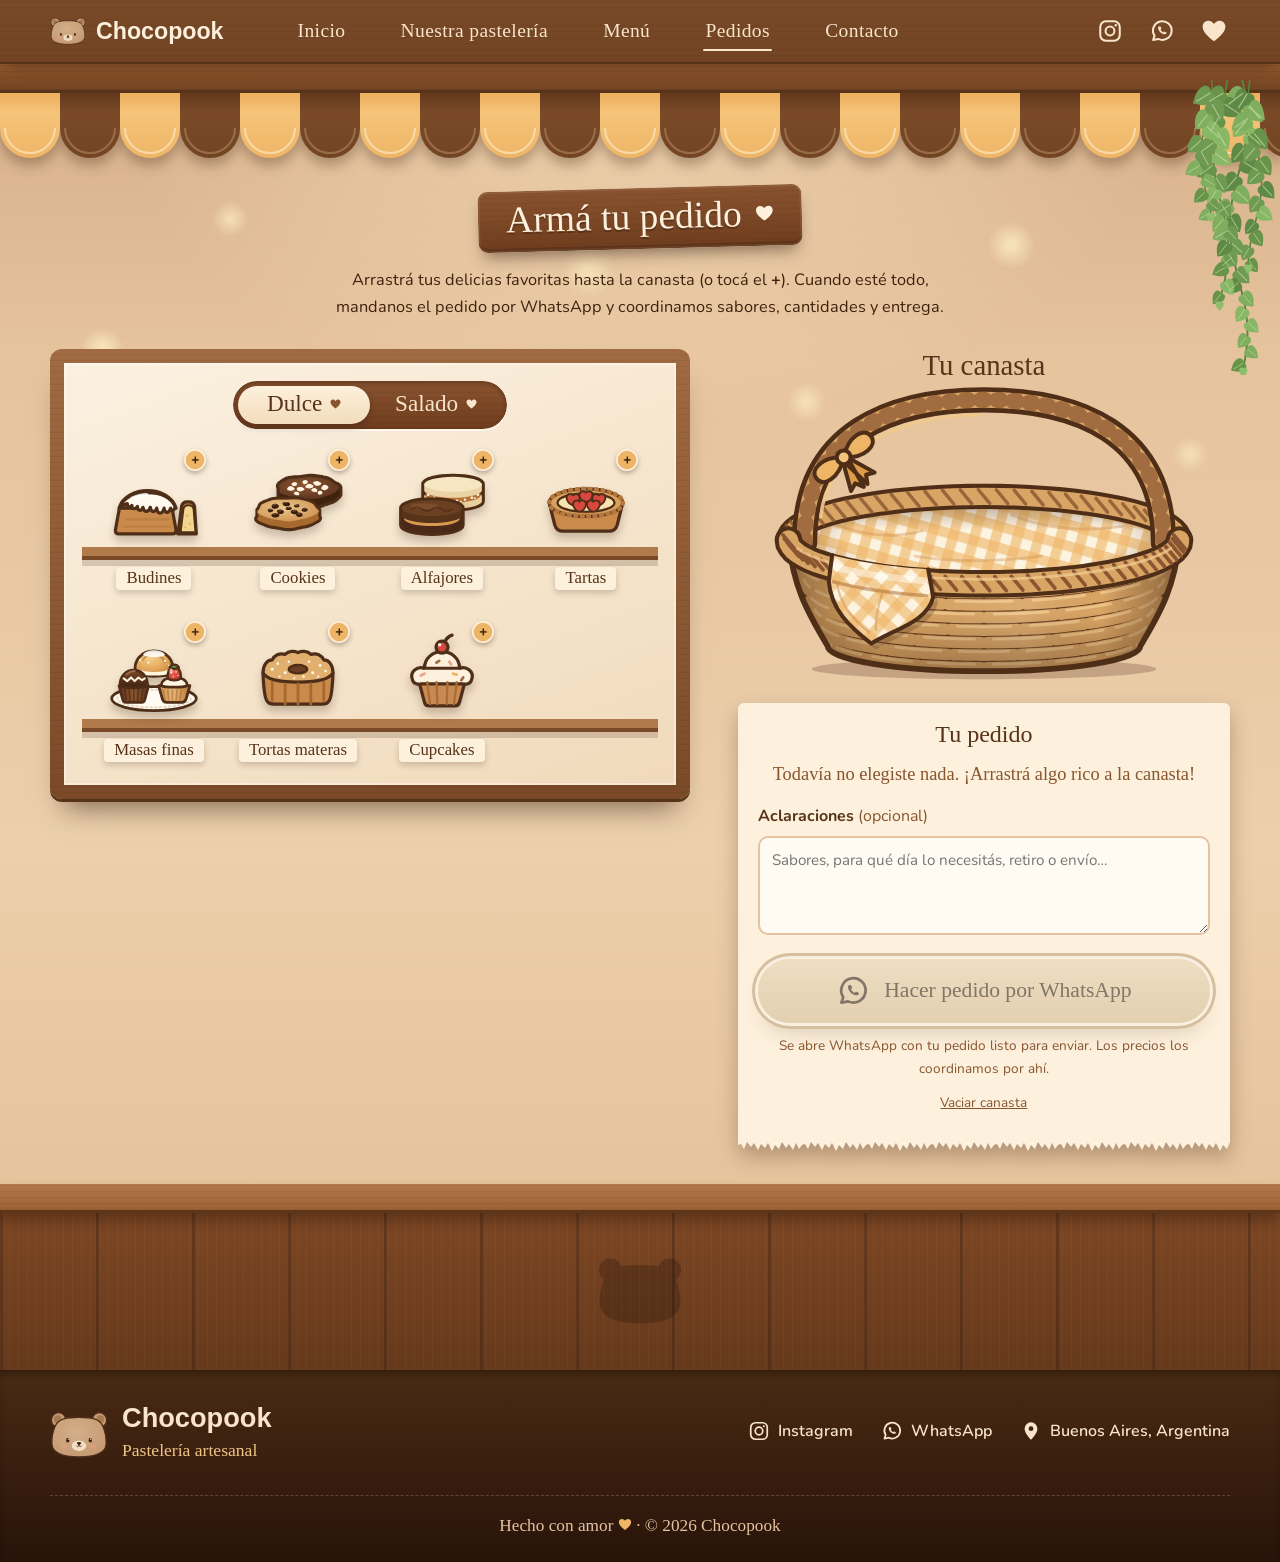
==== commit 413ce313: "Pedido: filtro Dulce / Salado y entrada sin cortes a la canasta - Filtro de dos opciones arriba de l" ====
--- a/pedido.html
+++ b/pedido.html
@@ -21,12 +21,10 @@
   <link rel="stylesheet" href="css/local.css">
   <link rel="stylesheet" href="css/pie.css">
   <link rel="stylesheet" href="css/pedido.css">
-  <link rel="stylesheet" href="css/cursor.css">
 
   <script src="js/config.js" defer></script>
   <script src="js/main.js" defer></script>
   <script src="js/pedido.js" defer></script>
-  <script src="js/cursor.js" defer></script>
 </head>
 <body>
   <a class="saltar" href="#contenido">Saltar al contenido</a>
--- a/css/pedido.css
+++ b/css/pedido.css
@@ -54,24 +54,77 @@
     0 22px 26px -14px rgba(40, 19, 9, 0.55);
 }
 
-.estanteria__grupo + .estanteria__grupo {
-  margin-top: 6px;
-}
-
-.estanteria__titulo {
+/* ---------- Filtro Dulce / Salado ---------- */
+
+.filtro {
+  display: flex;
+  width: fit-content;
+  margin: 0 auto 6px;
+  padding: 5px;
+  border: 0;
+  border-radius: 999px;
+  background: var(--veta), linear-gradient(180deg, #8a5330, #6e3d1d);
+  box-shadow:
+    inset 0 2px 4px rgba(40, 19, 9, 0.4),
+    0 2px 0 rgba(255, 255, 255, 0.5);
+}
+
+.filtro__opcion {
+  position: relative;
+  cursor: pointer;
+}
+
+/* el radio queda oculto pero sigue siendo usable con teclado (flechas) */
+.filtro__opcion input {
+  position: absolute;
+  inset: 0;
+  margin: 0;
+  opacity: 0;
+  cursor: pointer;
+}
+
+.filtro__opcion > span {
   display: flex;
   align-items: center;
   gap: 0.35em;
-  margin: 0 0 4px;
+  min-width: 132px;
+  justify-content: center;
+  padding: 4px 22px 6px;
+  border-radius: 999px;
   font-family: var(--f-mano);
-  font-weight: 400;
-  font-size: 1.7rem;
+  font-size: 1.45rem;
+  line-height: 1.2;
+  color: var(--crema-100);
+  transition: background-color 0.25s, color 0.25s, box-shadow 0.25s;
+}
+
+.filtro__opcion > span .corazon {
+  font-size: 0.55em;
+}
+
+.filtro__opcion:hover > span {
+  color: var(--miel-300);
+}
+
+.filtro__opcion input:checked + span {
   color: var(--cacao-800);
-}
-
-.estanteria__titulo .corazon {
-  font-size: 0.55em;
+  background: linear-gradient(180deg, var(--crema-50), #f3dcbb);
+  box-shadow: 0 3px 6px rgba(40, 19, 9, 0.35);
+}
+
+.filtro__opcion input:checked + span .corazon {
   color: var(--cacao-600);
+}
+
+.filtro__opcion input:focus-visible + span {
+  outline: 3px dashed var(--miel-400);
+  outline-offset: 2px;
+}
+
+/* al cambiar de categoría, los productos entran en cascada */
+.estanteria__grupo--entra li {
+  animation: asomar 0.4s cubic-bezier(.3, .7, .4, 1.2) both;
+  animation-delay: calc(var(--i, 0) * 45ms);
 }
 
 .estanteria__lista {
@@ -197,7 +250,36 @@
   width: min(100%, 460px);
   aspect-ratio: 400 / 260;
   margin: 4px auto 0;
-  transition: transform 0.2s ease, filter 0.2s ease;
+  /* capa propia: el rebote al recibir un producto no repinta todo el mimbre en cada cuadro.
+     Ojo: la canasta no se agranda al pasar por encima, porque el lugar de cada producto
+     se mide antes de que caiga y tiene que seguir en el mismo sitio cuando llega. */
+  will-change: transform;
+}
+
+/* resplandor detrás de la canasta mientras se arrastra: solo cambia de opacidad
+   (un filter sobre toda la canasta obligaba a redibujarla y trababa la animación) */
+.canasta__dibujo::before {
+  content: "";
+  position: absolute;
+  inset: 4% 0 -4%;
+  border-radius: 50%;
+  background: radial-gradient(closest-side, rgba(255, 214, 140, 0.95), rgba(255, 214, 140, 0) 100%);
+  opacity: 0;
+  transition: opacity 0.25s ease;
+  pointer-events: none;
+}
+
+.arrastrando .canasta__dibujo::before {
+  opacity: 0.6;
+}
+
+.canasta__dibujo--encima::before {
+  opacity: 1;
+}
+
+.canasta__dibujo--encima .canasta__soltar {
+  background: var(--miel-500);
+  transform: translate(-50%, -4px) scale(1.08);
 }
 
 .canasta__capa {
@@ -225,6 +307,11 @@
   transform: rotate(var(--giro, 0deg));
   transform-origin: 50% 80%;
   transition: left 0.35s ease, bottom 0.35s ease;
+}
+
+/* lugar reservado: un producto viene volando hacia acá */
+.pila__item--reservado {
+  visibility: hidden;
 }
 
 .pila__item--cae {
@@ -257,14 +344,6 @@
   transform: translate(-50%, 0);
 }
 
-.arrastrando .canasta__dibujo {
-  filter: drop-shadow(0 0 14px rgba(245, 196, 122, 0.9));
-}
-
-.canasta__dibujo--encima {
-  transform: scale(1.05) rotate(-1.5deg);
-}
-
 .canasta__dibujo--recibe {
   animation: recibe 0.45s ease;
 }
@@ -287,7 +366,11 @@
   top: 0;
   left: 0;
   z-index: 200;
+  height: auto;
+  /* mismo punto de giro que las unidades de la pila, para que el cambio no salte */
+  transform-origin: 50% 80%;
   pointer-events: none;
+  will-change: transform;
   filter: drop-shadow(0 12px 10px rgba(40, 19, 9, 0.35));
 }
 
@@ -551,6 +634,14 @@
   from { opacity: 0; transform: translateX(-8px); }
 }
 
+@keyframes asomar {
+  from { opacity: 0; transform: translateY(18px) scale(.9); }
+}
+
+@keyframes latido {
+  40% { transform: scale(1.05); }
+}
+
 /* ---------- Responsive ---------- */
 
 @media (max-width: 860px) {
@@ -568,6 +659,22 @@
     --tabla: 92px;
     padding: 12px 10px 4px;
     border-width: 10px;
+  }
+
+  /* el filtro queda a mano mientras se recorre la estantería */
+  .filtro {
+    position: sticky;
+    top: calc(var(--alto-barra) + 8px);
+    z-index: 5;
+  }
+
+  .filtro__opcion > span {
+    min-width: 116px;
+    font-size: 1.3rem;
+  }
+
+  .barra-pedido--suma {
+    animation: latido 0.35s ease;
   }
 
   .estanteria__lista {
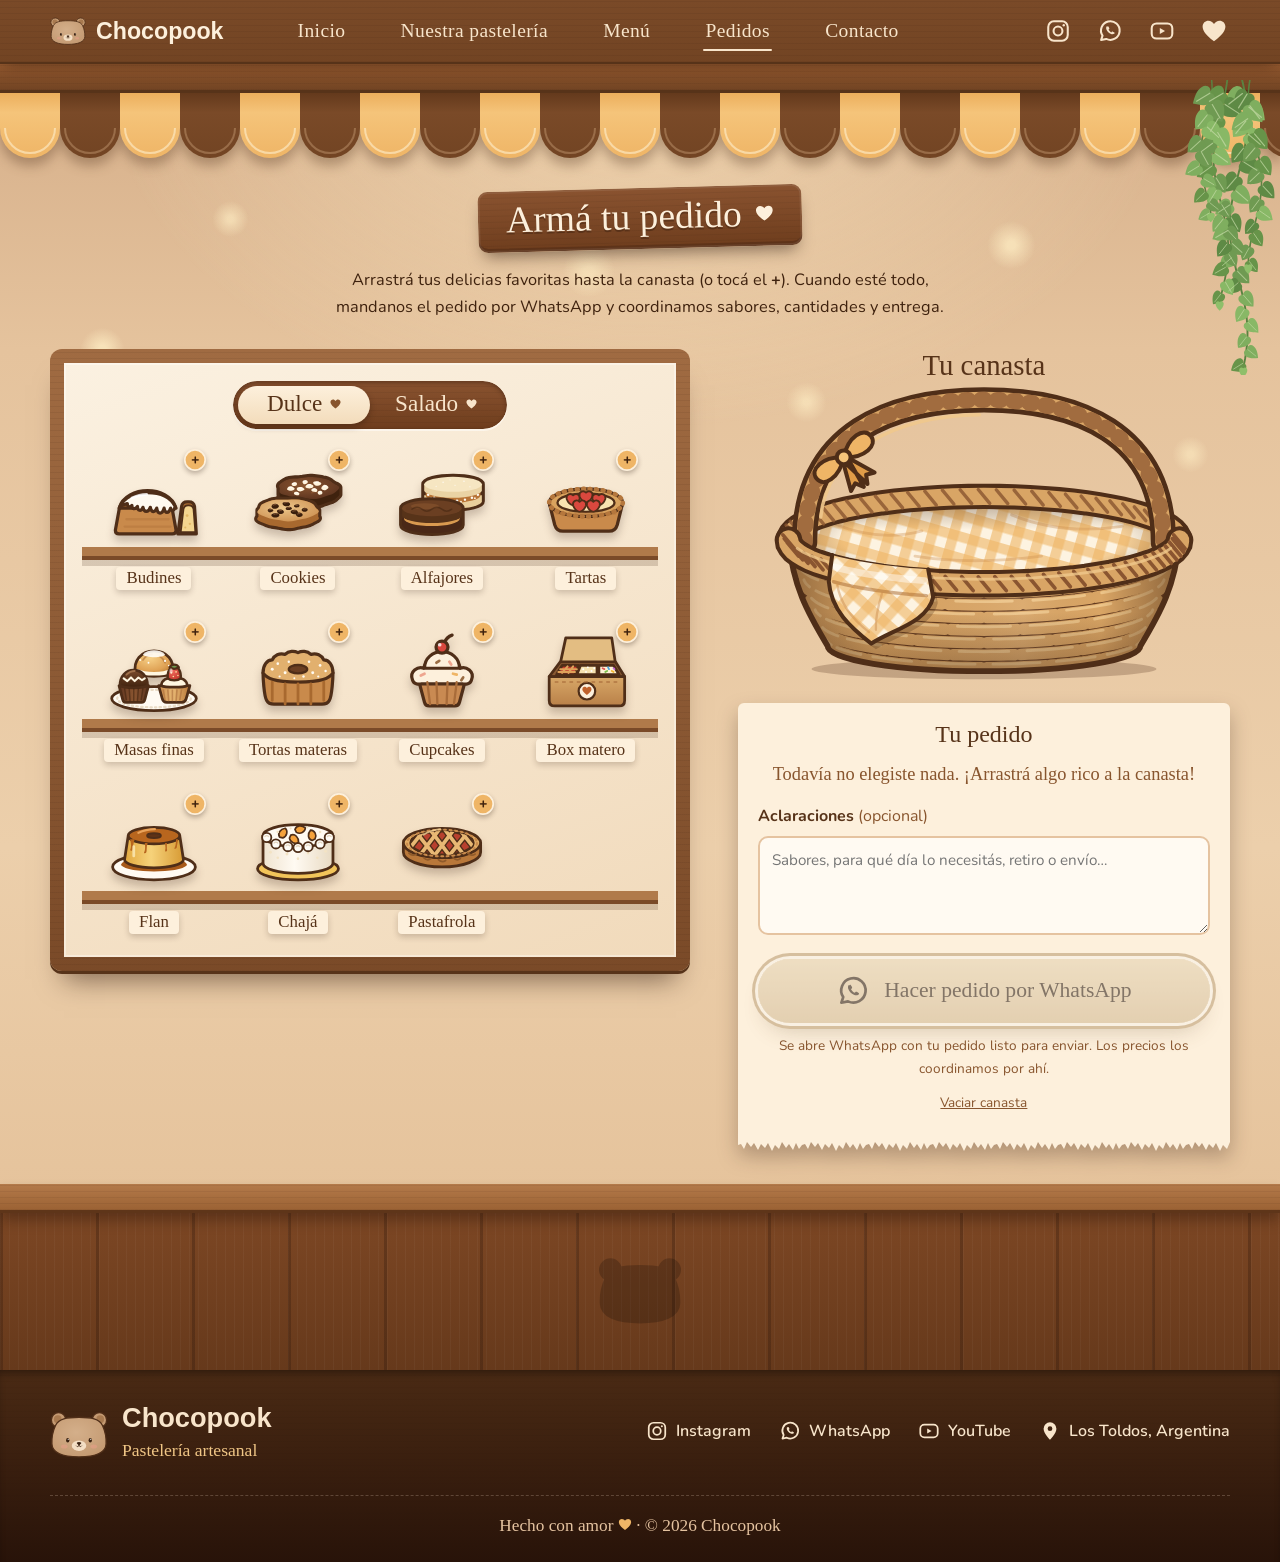
==== commit c5f31190: "Datos: Instagram, WhatsApp, YouTube, video y ubicación - Instagram @_chocopook y WhatsApp +54 9 11 3" ====
--- a/pedido.html
+++ b/pedido.html
@@ -21,10 +21,12 @@
   <link rel="stylesheet" href="css/local.css">
   <link rel="stylesheet" href="css/pie.css">
   <link rel="stylesheet" href="css/pedido.css">
+  <link rel="stylesheet" href="css/cursor.css">
 
   <script src="js/config.js" defer></script>
   <script src="js/main.js" defer></script>
   <script src="js/pedido.js" defer></script>
+  <script src="js/cursor.js" defer></script>
 </head>
 <body>
   <a class="saltar" href="#contenido">Saltar al contenido</a>
@@ -51,6 +53,9 @@
         </a>
         <a href="#contacto" data-link="whatsapp" aria-label="Escribinos por WhatsApp">
           <svg viewBox="0 0 24 24" fill="none" stroke="currentColor" stroke-width="1.9" stroke-linejoin="round" aria-hidden="true"><path d="M3.8 20.3l1.3-4A8.6 8.6 0 1 1 8.5 19.3z"/><path d="M9.3 8.1c.3-.6.9-.6 1.2-.2l.8 1.3c.2.4.1.8-.2 1.1l-.5.4c.5 1.1 1.4 2 2.6 2.6l.4-.5c.3-.3.7-.4 1.1-.2l1.3.8c.4.3.4.9-.2 1.2-.9.5-1.9.6-2.8.2-2-.8-3.5-2.4-4.3-4.3-.4-.9-.3-1.9.2-2.8z" fill="currentColor" stroke="none"/></svg>
+        </a>
+        <a href="#contacto" data-link="youtube" aria-label="Canal de YouTube de Chocopook">
+          <svg viewBox="0 0 24 24" fill="none" stroke="currentColor" stroke-width="1.9" stroke-linejoin="round" aria-hidden="true"><rect x="2.5" y="5" width="19" height="14" rx="4.5"/><path d="M10 9.2v5.6l4.8-2.8z" fill="currentColor" stroke="none"/></svg>
         </a>
         <a href="index.html#nosotros" aria-label="Nuestra historia">
           <svg viewBox="0 0 24 22" fill="currentColor" aria-hidden="true"><path d="M12 20.5C4 14.5 1.5 10.5 1.5 6.8 1.5 3.6 4 1.5 6.8 1.5c2.2 0 4.1 1.3 5.2 3.1 1.1-1.8 3-3.1 5.2-3.1 2.8 0 5.3 2.1 5.3 5.3 0 3.7-2.5 7.7-10.5 13.7z"/></svg>
@@ -178,9 +183,15 @@
           </a>
         </li>
         <li>
+          <a href="#contacto" data-link="youtube">
+            <svg viewBox="0 0 24 24" fill="none" stroke="currentColor" stroke-width="1.9" stroke-linejoin="round" aria-hidden="true"><rect x="2.5" y="5" width="19" height="14" rx="4.5"/><path d="M10 9.2v5.6l4.8-2.8z" fill="currentColor" stroke="none"/></svg>
+            YouTube
+          </a>
+        </li>
+        <li>
           <span>
             <svg viewBox="0 0 24 24" fill="currentColor" aria-hidden="true"><path d="M12 2.5a7 7 0 0 0-7 7c0 5.2 7 12 7 12s7-6.8 7-12a7 7 0 0 0-7-7zm0 9.6a2.6 2.6 0 1 1 0-5.2 2.6 2.6 0 0 1 0 5.2z"/></svg>
-            Buenos Aires, Argentina
+            Los Toldos, Argentina
           </span>
         </li>
       </ul>
--- a/css/cursor.css
+++ b/css/cursor.css
@@ -0,0 +1,144 @@
+/* =========================================================
+   Chocopook · Cursor estrella
+   - Con js/cursor.js activo, la estrella la dibuja la página TODO el tiempo
+     (html.cursor-propio): en el hover solo empieza a girar y palpitar. Como no hay
+     cambio de cursor al entrar a un link, no puede parpadear.
+   - El cursor nativo (PNG) queda de base: sin JavaScript, con "reducir movimiento",
+     dentro del visor de fotos y antes del primer movimiento del mouse.
+   - Se mantienen la barrita para escribir y el "?" de los links pendientes.
+   Solo con mouse: en pantallas táctiles no se aplica nada.
+   Va después del resto de las hojas de estilo, para pisar sus cursores.
+   ========================================================= */
+
+@media (hover: hover) and (pointer: fine) {
+  /* base: la estrella nativa en toda la página (pisa las manitos de las demás hojas) */
+  html,
+  html * {
+    cursor: url("../assets/cursor/estrella.png") 16 16, auto !important;
+    cursor: -webkit-image-set(url("../assets/cursor/estrella.png") 1x, url("../assets/cursor/estrella@2x.png") 2x) 16 16, auto !important;
+    cursor: image-set(url("../assets/cursor/estrella.png") 1x, url("../assets/cursor/estrella@2x.png") 2x) 16 16, auto !important;
+  }
+
+  /* también mientras se arrastra un producto (pedido.css pone la manito con !important) */
+  html .arrastrando,
+  html .arrastrando * {
+    cursor: url("../assets/cursor/estrella.png") 16 16, auto !important;
+    cursor: -webkit-image-set(url("../assets/cursor/estrella.png") 1x, url("../assets/cursor/estrella@2x.png") 2x) 16 16, auto !important;
+    cursor: image-set(url("../assets/cursor/estrella.png") 1x, url("../assets/cursor/estrella@2x.png") 2x) 16 16, auto !important;
+  }
+
+  /* para escribir, la barrita de siempre */
+  html textarea,
+  html input:not([type="radio"]):not([type="checkbox"]):not([type="button"]):not([type="submit"]) {
+    cursor: text !important;
+  }
+
+  /* links que todavía no tienen destino en js/config.js */
+  html [data-pendiente],
+  html [data-pendiente] * {
+    cursor: help !important;
+  }
+
+  /* cursor propio: el nativo se oculta y se ve la estrella de la página */
+  html.cursor-propio,
+  html.cursor-propio * {
+    cursor: none !important;
+  }
+
+  /* excepciones del cursor propio (js/cursor.js oculta su estrella en estos lugares) */
+  html.cursor-propio textarea,
+  html.cursor-propio input:not([type="radio"]):not([type="checkbox"]):not([type="button"]):not([type="submit"]) {
+    cursor: text !important;
+  }
+
+  html.cursor-propio [data-pendiente],
+  html.cursor-propio [data-pendiente] * {
+    cursor: help !important;
+  }
+
+  /* el visor de fotos se abre en la capa superior, por encima de la estrella de la página */
+  html.cursor-propio dialog[open],
+  html.cursor-propio dialog[open] * {
+    cursor: url("../assets/cursor/estrella.png") 16 16, auto !important;
+    cursor: -webkit-image-set(url("../assets/cursor/estrella.png") 1x, url("../assets/cursor/estrella@2x.png") 2x) 16 16, auto !important;
+    cursor: image-set(url("../assets/cursor/estrella.png") 1x, url("../assets/cursor/estrella@2x.png") 2x) 16 16, auto !important;
+  }
+}
+
+/* ---------- Estrella de la página ---------- */
+
+.cursor-estrella {
+  position: fixed;
+  top: 0;
+  left: 0;
+  z-index: 2147483646;
+  width: 32px;
+  height: 32px;
+  margin: -16px 0 0 -16px; /* el centro de la estrella queda en la punta del mouse */
+  opacity: 0;
+  pointer-events: none;
+  will-change: transform;
+}
+
+html.cursor-propio .cursor-estrella {
+  opacity: 1;
+}
+
+/* donde se usa el cursor nativo (escribir, links pendientes, visor, video) o fuera de la ventana */
+html.cursor-propio .cursor-estrella--oculta {
+  opacity: 0;
+}
+
+.cursor-estrella__giro,
+.cursor-estrella__latido,
+.cursor-estrella img {
+  display: block;
+  width: 32px;
+  height: 32px;
+}
+
+/* hover: gira y palpita. Las animaciones arrancan de cero, igual que la estrella quieta */
+.cursor-estrella--hover .cursor-estrella__giro {
+  animation: estrella-gira 4.5s linear infinite;
+}
+
+.cursor-estrella--hover .cursor-estrella__latido {
+  animation: estrella-late 1.1s ease-in-out infinite alternate;
+}
+
+@keyframes estrella-gira {
+  to {
+    transform: rotate(360deg);
+  }
+}
+
+@keyframes estrella-late {
+  to {
+    transform: scale(1.28);
+  }
+}
+
+/* ---------- Estela ---------- */
+
+/* pocas chispas reutilizadas; las mueve el navegador (Web Animations), no un bucle de JS */
+.cursor-chispa {
+  --t: 4px;
+  --c: #f6de40;
+  position: fixed;
+  top: 0;
+  left: 0;
+  z-index: 2147483645;
+  width: var(--t);
+  height: var(--t);
+  margin: calc(var(--t) / -2) 0 0 calc(var(--t) / -2);
+  background: var(--c);
+  opacity: 0;
+  pointer-events: none;
+}
+
+/* destello en forma de cruz */
+.cursor-chispa--cruz {
+  background:
+    linear-gradient(var(--c), var(--c)) center / 100% 34% no-repeat,
+    linear-gradient(var(--c), var(--c)) center / 34% 100% no-repeat;
+}
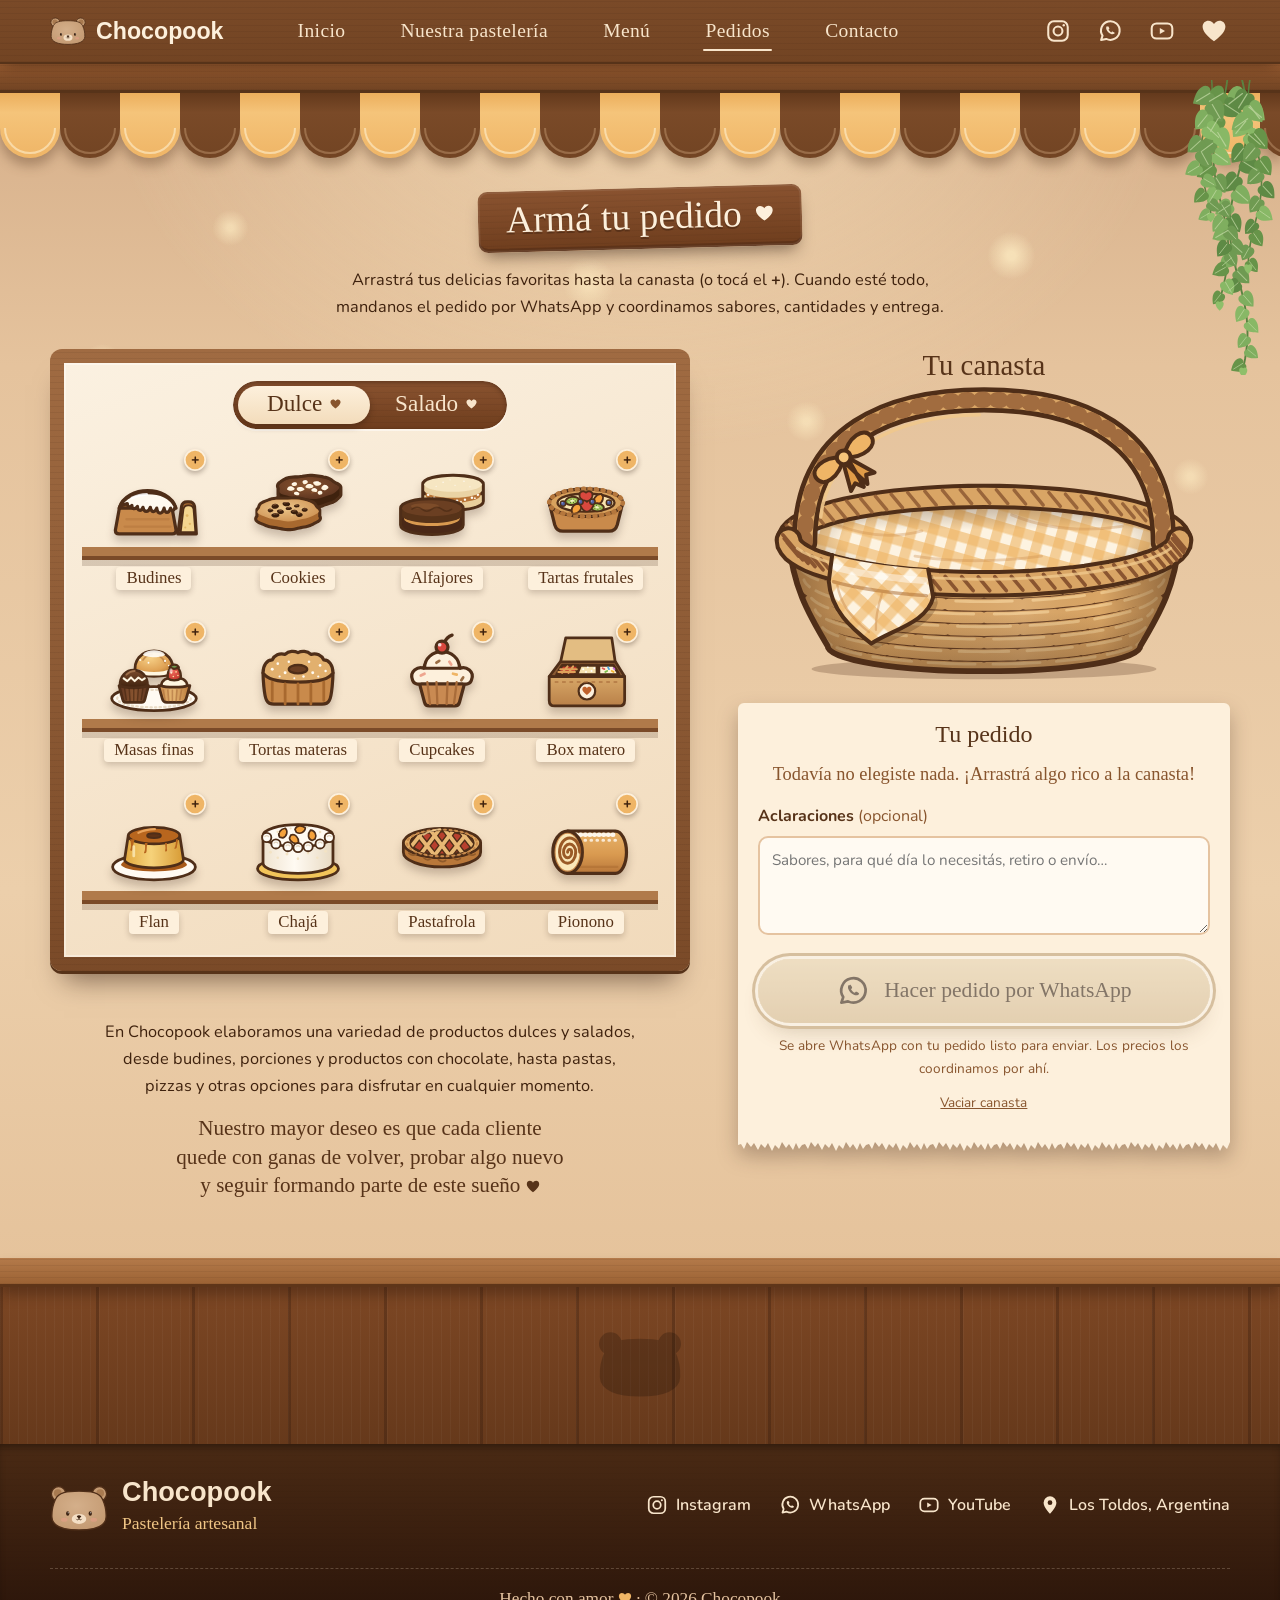
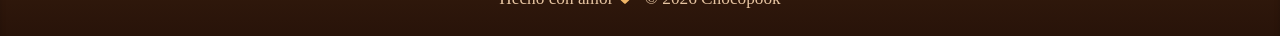
==== commit 11197354: "Pedido: texto de la marca debajo de la estantería" ====
--- a/pedido.html
+++ b/pedido.html
@@ -136,6 +136,12 @@
           <button class="ticket__vaciar" type="button">Vaciar canasta</button>
         </div>
       </section>
+
+      <!-- En escritorio va debajo de la estantería; en celular, al final -->
+      <div class="pedido__nota">
+        <p>En Chocopook elaboramos una variedad de productos dulces y salados, desde budines, porciones y productos con chocolate, hasta pastas, pizzas y otras opciones para disfrutar en cualquier momento.</p>
+        <p class="pedido__nota-final">Nuestro mayor deseo es que cada cliente quede con ganas de volver, probar algo nuevo y seguir formando parte de este <span class="pedido__nota-cierre">sueño <span class="corazon" aria-hidden="true"></span></span></p>
+      </div>
     </div>
 
     <div class="mostrador" aria-hidden="true">
--- a/css/local.css
+++ b/css/local.css
@@ -173,13 +173,79 @@
   pointer-events: none;
 }
 
+/* Galería deslizable: dos filas y columnas que se llenan de arriba hacia abajo.
+   Se ven --visibles columnas; las flechas (js/main.js) avanzan de a una. */
 .vitrina__grilla {
+  --visibles: 3;
+  --hueco: 14px;
   display: grid;
-  grid-template-columns: repeat(3, minmax(0, 1fr));
-  gap: 20px 14px;
+  grid-auto-flow: column;
+  grid-template-rows: repeat(2, auto);
+  grid-auto-columns: calc((100% - (var(--visibles) - 1) * var(--hueco)) / var(--visibles));
+  gap: 20px var(--hueco);
   margin: 0;
+  /* aire para las sombras y las etiquetas: el deslizable recorta lo que se sale */
+  padding: 4px 6px 14px;
+  scroll-padding-inline: 6px;
+  list-style: none;
+  overflow-x: auto;
+  overscroll-behavior-x: contain;
+  scroll-snap-type: x mandatory;
+  scrollbar-width: none;
+}
+
+.vitrina__grilla::-webkit-scrollbar {
+  display: none;
+}
+
+.vitrina__grilla > li {
+  scroll-snap-align: start;
+}
+
+/* flechas de madera, sobre el marco de la vitrina */
+.vitrina__flecha {
+  position: absolute;
+  top: 50%;
+  z-index: 2;
+  display: grid;
+  place-items: center;
+  width: 44px;
+  height: 44px;
   padding: 0;
-  list-style: none;
+  border: 3px solid var(--crema-100);
+  border-radius: 50%;
+  color: var(--crema-50);
+  background: var(--veta), linear-gradient(180deg, #8a5330, var(--cacao-700));
+  box-shadow: 0 6px 12px rgba(40, 19, 9, 0.4);
+  transform: translateY(-50%);
+  transition: transform 0.2s ease, opacity 0.2s ease;
+}
+
+.vitrina__flecha svg {
+  width: 22px;
+  height: 22px;
+}
+
+.vitrina__flecha[hidden] {
+  display: none;
+}
+
+/* centradas sobre el borde de madera */
+.vitrina__flecha--anterior {
+  left: calc(var(--marco) / -2 - 22px);
+}
+
+.vitrina__flecha--siguiente {
+  right: calc(var(--marco) / -2 - 22px);
+}
+
+.vitrina__flecha:hover {
+  transform: translateY(-50%) scale(1.08);
+}
+
+.vitrina__flecha[aria-disabled="true"] {
+  opacity: 0.35;
+  transform: translateY(-50%);
 }
 
 .vitrina figure {
@@ -425,8 +491,22 @@
   }
 
   .vitrina__grilla {
-    grid-template-columns: repeat(2, minmax(0, 1fr));
-    gap: 16px 10px;
+    --visibles: 2;
+    --hueco: 10px;
+    row-gap: 16px;
+  }
+
+  .vitrina__flecha {
+    width: 40px;
+    height: 40px;
+  }
+
+  .vitrina__flecha--anterior {
+    left: calc(var(--marco) / -2 - 20px);
+  }
+
+  .vitrina__flecha--siguiente {
+    right: calc(var(--marco) / -2 - 20px);
   }
 
   .etiqueta {
--- a/css/pedido.css
+++ b/css/pedido.css
@@ -24,16 +24,56 @@
   color: var(--cacao-900);
 }
 
-/* ---------- Grilla: estantería | canasta ---------- */
+/* ---------- Grilla: estantería + nota | canasta ---------- */
 
 .pedido__juego {
   position: relative;
   z-index: 3;
   display: grid;
   grid-template-columns: minmax(0, 1.3fr) minmax(300px, 1fr);
+  /* la canasta ocupa las dos filas; lo que sobre de alto queda debajo de la nota */
+  grid-template-rows: auto 1fr;
+  grid-template-areas:
+    "estanteria canasta"
+    "nota canasta";
   align-items: start;
   gap: clamp(24px, 4vw, 48px);
   padding: 28px 0 44px;
+}
+
+.pedido__juego .estanteria { grid-area: estanteria; }
+.pedido__juego .canasta { grid-area: canasta; }
+
+/* ---------- Nota (debajo de la estantería) ---------- */
+
+.pedido__nota {
+  grid-area: nota;
+  justify-self: center;
+  max-width: 560px;
+  padding: 0 12px;
+  text-align: center;
+  font-size: 1.02rem;
+  color: var(--cacao-900);
+}
+
+.pedido__nota p {
+  margin: 0 0 0.9rem;
+}
+
+.pedido__nota-final {
+  font-family: var(--f-mano);
+  font-size: 1.32rem;
+  line-height: 1.35;
+  color: var(--cacao-800);
+  text-wrap: balance;
+}
+
+.pedido__nota-cierre {
+  white-space: nowrap;
+}
+
+.pedido__nota-final .corazon {
+  font-size: 0.8em;
 }
 
 /* ---------- Estantería ---------- */
@@ -647,11 +687,21 @@
 @media (max-width: 860px) {
   .pedido__juego {
     grid-template-columns: minmax(0, 1fr);
+    grid-template-rows: none;
+    grid-template-areas:
+      "estanteria"
+      "canasta"
+      "nota";
     padding-bottom: 96px; /* lugar para la barrita de abajo */
   }
 
   .canasta {
     position: static;
+  }
+
+  /* aire después del borde dentado del ticket */
+  .pedido__nota {
+    padding-top: 14px;
   }
 
   .estanteria {
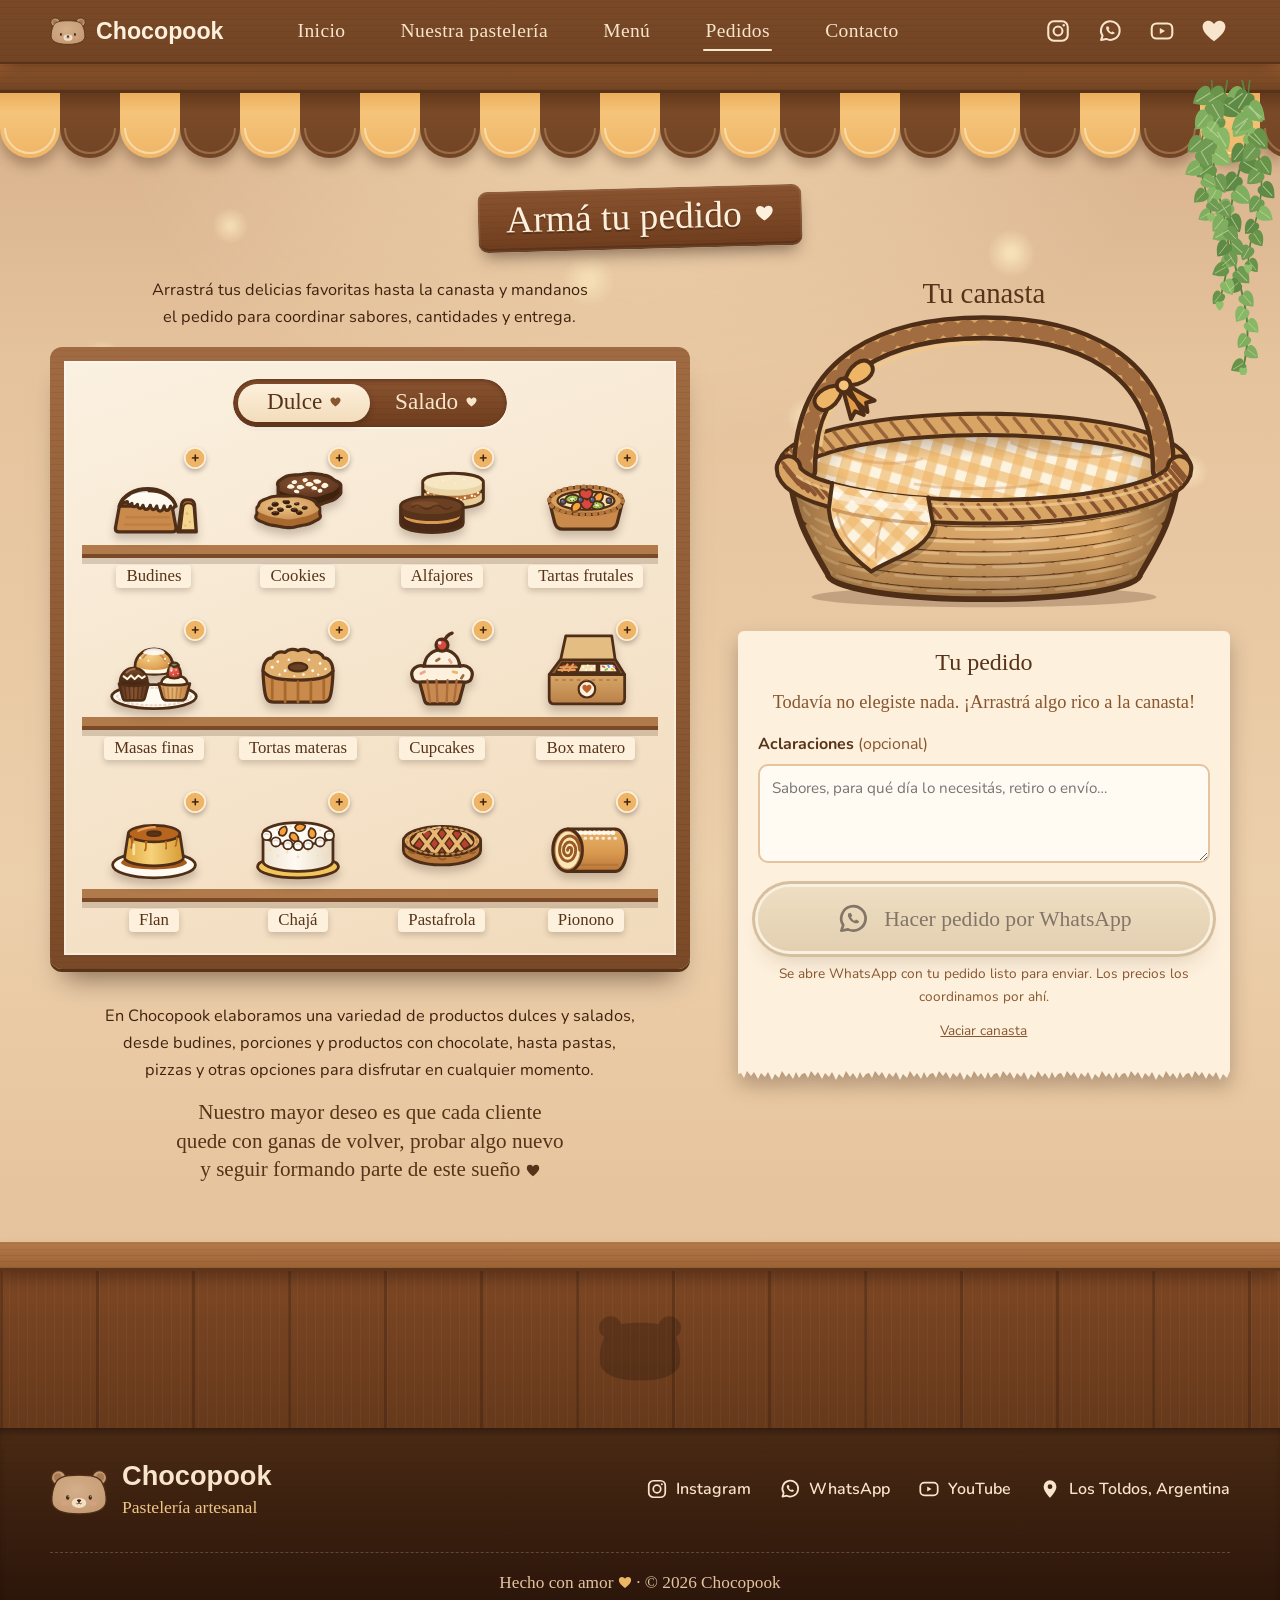
==== commit c0b0c644: "Pedido: indicación más corta, arriba de la estantería" ====
--- a/pedido.html
+++ b/pedido.html
@@ -74,13 +74,11 @@
 
     <div class="pedido__cabecera contenedor">
       <h1 class="cartel">Armá tu pedido<span class="corazon" aria-hidden="true"></span></h1>
-      <p class="pedido__intro">
-        Arrastrá tus delicias favoritas hasta la canasta <span class="pedido__o">(o tocá el <b>+</b>)</span>.
-        Cuando esté todo, mandanos el pedido por WhatsApp y coordinamos sabores, cantidades y entrega.
-      </p>
     </div>
 
     <div class="pedido__juego contenedor">
+      <p class="pedido__intro">Arrastrá tus delicias favoritas hasta la canasta y mandanos el pedido para coordinar sabores, cantidades y entrega.</p>
+
       <!-- Estantería: los productos salen de js/config.js (productos) -->
       <section class="estanteria" aria-label="Productos">
         <!-- Filtro: muestra una categoría por vez (js/pedido.js) -->
--- a/css/pedido.css
+++ b/css/pedido.css
@@ -17,27 +17,34 @@
   margin: 0;
 }
 
+/* va arriba de la estantería (ver la grilla) */
 .pedido__intro {
-  max-width: 620px;
-  margin: 18px auto 0;
+  grid-area: intro;
+  justify-self: center;
+  max-width: 520px;
+  margin: 0;
+  padding: 0 12px;
+  text-align: center;
+  text-wrap: balance;
   font-size: 1.02rem;
   color: var(--cacao-900);
 }
 
-/* ---------- Grilla: estantería + nota | canasta ---------- */
+/* ---------- Grilla: intro + estantería + nota | canasta ---------- */
 
 .pedido__juego {
   position: relative;
   z-index: 3;
   display: grid;
   grid-template-columns: minmax(0, 1.3fr) minmax(300px, 1fr);
-  /* la canasta ocupa las dos filas; lo que sobre de alto queda debajo de la nota */
-  grid-template-rows: auto 1fr;
+  /* la canasta ocupa las tres filas; lo que sobre de alto queda debajo de la nota */
+  grid-template-rows: auto auto 1fr;
   grid-template-areas:
+    "intro canasta"
     "estanteria canasta"
     "nota canasta";
   align-items: start;
-  gap: clamp(24px, 4vw, 48px);
+  gap: 16px clamp(24px, 4vw, 48px);
   padding: 28px 0 44px;
 }
 
@@ -50,7 +57,7 @@
   grid-area: nota;
   justify-self: center;
   max-width: 560px;
-  padding: 0 12px;
+  padding: 18px 12px 0;
   text-align: center;
   font-size: 1.02rem;
   color: var(--cacao-900);
@@ -689,9 +696,11 @@
     grid-template-columns: minmax(0, 1fr);
     grid-template-rows: none;
     grid-template-areas:
+      "intro"
       "estanteria"
       "canasta"
       "nota";
+    row-gap: 24px;
     padding-bottom: 96px; /* lugar para la barrita de abajo */
   }
 
@@ -754,11 +763,6 @@
   .producto__nombre {
     margin-top: 18px;
     font-size: 0.98rem;
-  }
-
-  /* en pantallas táctiles no se arrastra: se toca */
-  .pedido__o b {
-    font-size: 1.1em;
   }
 
   .barra-pedido {
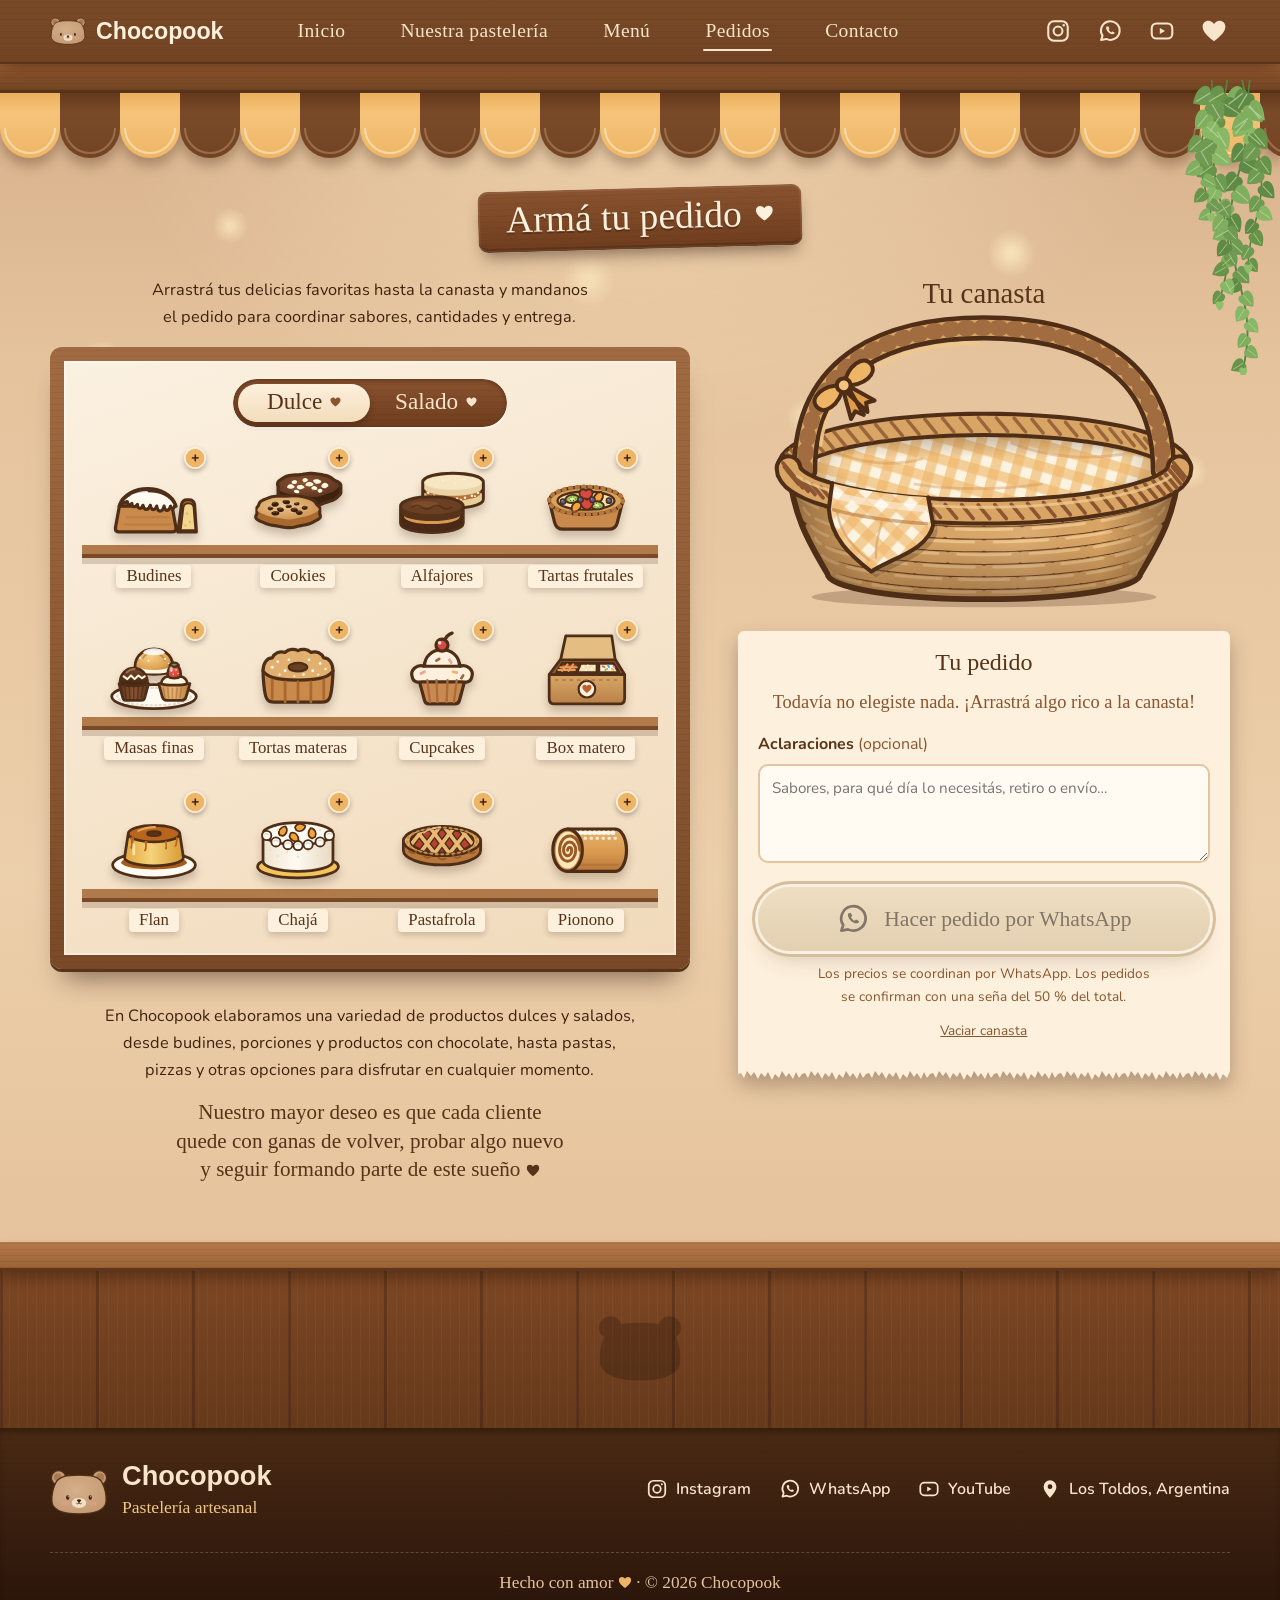
==== commit a839d4d8: "Pedido: aviso de precios y seña del 50 % debajo del botón de WhatsApp" ====
--- a/pedido.html
+++ b/pedido.html
@@ -130,7 +130,7 @@
             <svg class="boton__icono" viewBox="0 0 24 24" fill="none" stroke="currentColor" stroke-width="1.9" stroke-linejoin="round" aria-hidden="true"><path d="M3.8 20.3l1.3-4A8.6 8.6 0 1 1 8.5 19.3z"/><path d="M9.3 8.1c.3-.6.9-.6 1.2-.2l.8 1.3c.2.4.1.8-.2 1.1l-.5.4c.5 1.1 1.4 2 2.6 2.6l.4-.5c.3-.3.7-.4 1.1-.2l1.3.8c.4.3.4.9-.2 1.2-.9.5-1.9.6-2.8.2-2-.8-3.5-2.4-4.3-4.3-.4-.9-.3-1.9.2-2.8z" fill="currentColor" stroke="none"/></svg>
             <span>Hacer pedido por WhatsApp</span>
           </a>
-          <p class="ticket__ayuda">Se abre WhatsApp con tu pedido listo para enviar. Los precios los coordinamos por ahí.</p>
+          <p class="ticket__ayuda">Los precios se coordinan por WhatsApp. Los pedidos se confirman con una seña del 50&nbsp;% del&nbsp;total.</p>
           <button class="ticket__vaciar" type="button">Vaciar canasta</button>
         </div>
       </section>
--- a/css/menu.css
+++ b/css/menu.css
@@ -152,10 +152,10 @@
 }
 
 .garabato--cupcake-abajo {
-  bottom: 0;
-  left: 50%;
+  bottom: 3%;
+  left: 7%;
   width: 5.2cqi;
-  transform: translateX(-50%);
+  transform: rotate(8deg);
 }
 
 .garabato--palote {
@@ -365,7 +365,9 @@
 
   .garabato--cupcake-abajo {
     bottom: 20px;
+    left: 50%;
     width: 40px;
+    transform: translateX(-50%);
   }
 
   .garabato--empanada {
--- a/css/pedido.css
+++ b/css/pedido.css
@@ -593,6 +593,7 @@
   margin: 12px 0 0;
   font-size: 0.85rem;
   text-align: center;
+  text-wrap: balance;
   color: var(--cacao-600);
 }
 
